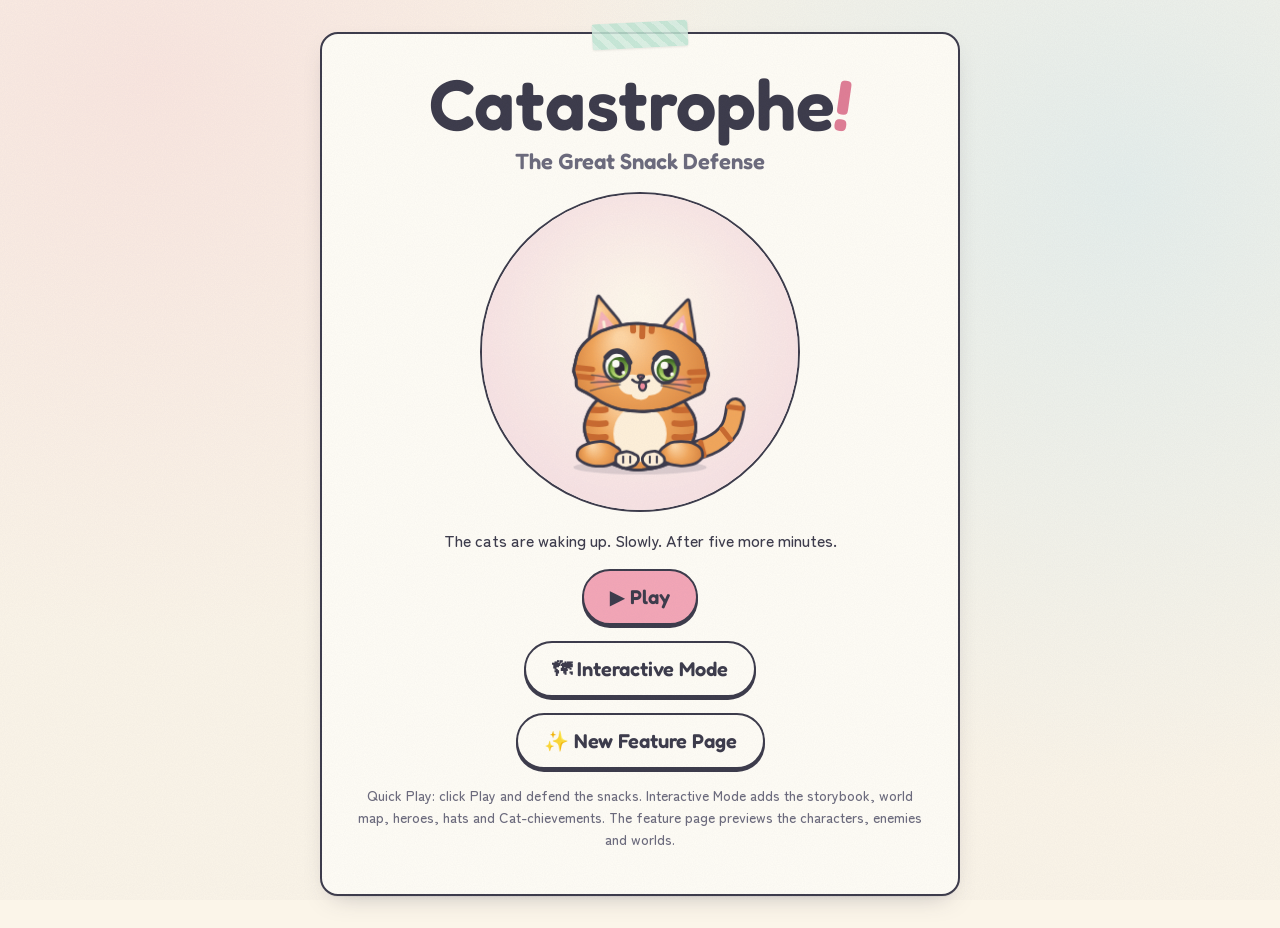
==== catastrophe/index.html @ bf812dd6 "Catastrophe: per-level cat limit + smart free-placement bot (--free) Co-authored-by: Copilot <223556" ====
<!doctype html>
<html lang="en">
  <head>
    <meta charset="utf-8" />
    <meta name="viewport" content="width=device-width, initial-scale=1, viewport-fit=cover" />
    <meta name="robots" content="noindex" />
    <meta name="theme-color" content="#F4A6B7" />
    <link rel="manifest" href="./manifest.webmanifest" />
    <link rel="apple-touch-icon" href="./icon-192.png" />
    <meta property="og:type" content="website" />
    <meta property="og:site_name" content="Catastrophe!" />
    <meta property="og:title" content="Catastrophe! The Great Snack Defense" />
    <meta property="og:description" content="A cozy, silly cat tower defense game. Seat your cats anywhere off the path and save the snacks." />
    <meta property="og:image" content="https://cat-tower-defense.com/catastrophe/og.jpg" />
    <meta property="og:image:width" content="1200" />
    <meta property="og:image:height" content="630" />
    <meta property="og:image:alt" content="Cats napping on cushions beside a dirt road in a sunny meadow, under the title Catastrophe!" />
    <meta property="og:url" content="https://cat-tower-defense.com/catastrophe/" />
    <meta name="twitter:card" content="summary_large_image" />
    <title>Catastrophe! · The Great Snack Defense</title>
    <!-- importmap:start (node tools/stamp.mjs) -->
    <script type="importmap">
      {
        "imports": {
          "./js/anim/rig.js": "./js/anim/rig.js?v=037d5e9f",
          "./js/art/bosses/bathzilla.js": "./js/art/bosses/bathzilla.js?v=bb338eae",
          "./js/art/bosses/cucumberto.js": "./js/art/bosses/cucumberto.js?v=6dabf44f",
          "./js/art/bosses/great-bowl.js": "./js/art/bosses/great-bowl.js?v=a48af593",
          "./js/art/bosses/sucktator.js": "./js/art/bosses/sucktator.js?v=530b9a18",
          "./js/art/brush.js": "./js/art/brush.js?v=4ebaba5b",
          "./js/art/cats/beans.js": "./js/art/cats/beans.js?v=f1f6fa96",
          "./js/art/cats/biscuit.js": "./js/art/cats/biscuit.js?v=a59a0185",
          "./js/art/cats/catrig.js": "./js/art/cats/catrig.js?v=5a534147",
          "./js/art/cats/chonkington.js": "./js/art/cats/chonkington.js?v=575e0857",
          "./js/art/cats/dr-nip.js": "./js/art/cats/dr-nip.js?v=c0e85271",
          "./js/art/cats/granny-purl.js": "./js/art/cats/granny-purl.js?v=7206671c",
          "./js/art/cats/mama-mittens.js": "./js/art/cats/mama-mittens.js?v=1caec605",
          "./js/art/cats/maneki-mochi.js": "./js/art/cats/maneki-mochi.js?v=a2a106fa",
          "./js/art/cats/noodle.js": "./js/art/cats/noodle.js?v=d08af66a",
          "./js/art/cats/pudding.js": "./js/art/cats/pudding.js?v=6fd0b121",
          "./js/art/cats/sriracha.js": "./js/art/cats/sriracha.js?v=d3338f46",
          "./js/art/cats/tofu.js": "./js/art/cats/tofu.js?v=fd062b20",
          "./js/art/cats/whiskerton.js": "./js/art/cats/whiskerton.js?v=d55df60e",
          "./js/art/enemies/carrier.js": "./js/art/enemies/carrier.js?v=f6802760",
          "./js/art/enemies/closed-door.js": "./js/art/enemies/closed-door.js?v=90334c37",
          "./js/art/enemies/cone-of-shame.js": "./js/art/enemies/cone-of-shame.js?v=f7236f5c",
          "./js/art/enemies/cucumber-cadet.js": "./js/art/enemies/cucumber-cadet.js?v=31d481bc",
          "./js/art/enemies/empty-bowl.js": "./js/art/enemies/empty-bowl.js?v=9ddd2049",
          "./js/art/enemies/enemyrig.js": "./js/art/enemies/enemyrig.js?v=0bb2ac98",
          "./js/art/enemies/fancy-bed.js": "./js/art/enemies/fancy-bed.js?v=9f3d5a4b",
          "./js/art/enemies/good-boy.js": "./js/art/enemies/good-boy.js?v=4e1d0644",
          "./js/art/enemies/hose-snek.js": "./js/art/enemies/hose-snek.js?v=899c4f23",
          "./js/art/enemies/lint-roller.js": "./js/art/enemies/lint-roller.js?v=0f551fa4",
          "./js/art/enemies/monday.js": "./js/art/enemies/monday.js?v=bd1d3929",
          "./js/art/enemies/overdue-bill.js": "./js/art/enemies/overdue-bill.js?v=05041627",
          "./js/art/enemies/party-pooper.js": "./js/art/enemies/party-pooper.js?v=aefec0df",
          "./js/art/enemies/rubber-duckie.js": "./js/art/enemies/rubber-duckie.js?v=da367888",
          "./js/art/enemies/sneaky-pickle.js": "./js/art/enemies/sneaky-pickle.js?v=adb75632",
          "./js/art/enemies/snip-snap.js": "./js/art/enemies/snip-snap.js?v=17e97b6e",
          "./js/art/enemies/spritz.js": "./js/art/enemies/spritz.js?v=d1a561ef",
          "./js/art/enemies/thunderclap.js": "./js/art/enemies/thunderclap.js?v=5907d244",
          "./js/art/enemies/tubby-mcsoak.js": "./js/art/enemies/tubby-mcsoak.js?v=b2354114",
          "./js/art/enemies/umbrella-uncles.js": "./js/art/enemies/umbrella-uncles.js?v=ba6ee14e",
          "./js/art/enemies/vroomba.js": "./js/art/enemies/vroomba.js?v=fd3795a2",
          "./js/art/fallbacks.js": "./js/art/fallbacks.js?v=e1525e4d",
          "./js/art/hats.js": "./js/art/hats.js?v=7219b161",
          "./js/art/heroes/big-tom.js": "./js/art/heroes/big-tom.js?v=0bf31e01",
          "./js/art/heroes/nebula.js": "./js/art/heroes/nebula.js?v=78c6b846",
          "./js/art/heroes/ronin-biscuit.js": "./js/art/heroes/ronin-biscuit.js?v=498057bb",
          "./js/art/palette.js": "./js/art/palette.js?v=109e15ff",
          "./js/art/props.js": "./js/art/props.js?v=8ebec9e4",
          "./js/art/registry.js": "./js/art/registry.js?v=25d873ea",
          "./js/art/rooms/bathhouse.js": "./js/art/rooms/bathhouse.js?v=490a60a1",
          "./js/art/rooms/common.js": "./js/art/rooms/common.js?v=dfa17e67",
          "./js/art/rooms/countryside.js": "./js/art/rooms/countryside.js?v=93c54ead",
          "./js/art/rooms/house.js": "./js/art/rooms/house.js?v=a349cfe6",
          "./js/art/rooms/sky.js": "./js/art/rooms/sky.js?v=7393d3f4",
          "./js/audio/meow.js": "./js/audio/meow.js?v=701ff25f",
          "./js/audio/sfx.js": "./js/audio/sfx.js?v=1f5bbb36",
          "./js/core/rng.js": "./js/core/rng.js?v=34235c33",
          "./js/core/spline.js": "./js/core/spline.js?v=91e4937b",
          "./js/data/achievements.js": "./js/data/achievements.js?v=70350546",
          "./js/data/cats.js": "./js/data/cats.js?v=ba8e2ef5",
          "./js/data/enemies.js": "./js/data/enemies.js?v=c4f01fcc",
          "./js/data/heroes.js": "./js/data/heroes.js?v=7d93604b",
          "./js/data/ids.js": "./js/data/ids.js?v=ad25f1b4",
          "./js/data/layout.js": "./js/data/layout.js?v=994942e3",
          "./js/data/levels.js": "./js/data/levels.js?v=f4ee5c4e",
          "./js/data/moods.js": "./js/data/moods.js?v=5a4bd96e",
          "./js/data/quips.js": "./js/data/quips.js?v=ddfb395e",
          "./js/data/waves.js": "./js/data/waves.js?v=a871e86f",
          "./js/gallery/concepts.js": "./js/gallery/concepts.js?v=0ae0b150",
          "./js/gallery/feedback.js": "./js/gallery/feedback.js?v=1f8d4e7a",
          "./js/gallery/gallery.js": "./js/gallery/gallery.js?v=e36c08c6",
          "./js/game/fx.js": "./js/game/fx.js?v=f7a4f7b0",
          "./js/game/game.js": "./js/game/game.js?v=761a3e58",
          "./js/game/icons.js": "./js/game/icons.js?v=ff564f7e",
          "./js/game/renderer.js": "./js/game/renderer.js?v=e6321df6",
          "./js/hub.js": "./js/hub.js?v=fc5b65bf",
          "./js/interactive/dom.js": "./js/interactive/dom.js?v=d17f8910",
          "./js/interactive/lore.js": "./js/interactive/lore.js?v=95636737",
          "./js/interactive/main.js": "./js/interactive/main.js?v=27c14252",
          "./js/interactive/rigs.js": "./js/interactive/rigs.js?v=fc95127f",
          "./js/interactive/routes/achievements.js": "./js/interactive/routes/achievements.js?v=bb940051",
          "./js/interactive/routes/briefing.js": "./js/interactive/routes/briefing.js?v=11bc185a",
          "./js/interactive/routes/catalog.js": "./js/interactive/routes/catalog.js?v=a8b516cf",
          "./js/interactive/routes/credits.js": "./js/interactive/routes/credits.js?v=51696d05",
          "./js/interactive/routes/hero.js": "./js/interactive/routes/hero.js?v=a4177c68",
          "./js/interactive/routes/map.js": "./js/interactive/routes/map.js?v=b909ccf7",
          "./js/interactive/routes/story.js": "./js/interactive/routes/story.js?v=2995ae6c",
          "./js/interactive/routes/wardrobe.js": "./js/interactive/routes/wardrobe.js?v=4f62658b",
          "./js/interactive/stage.js": "./js/interactive/stage.js?v=920d3f0d",
          "./js/interactive/store.js": "./js/interactive/store.js?v=bc7fcab7",
          "./js/interactive/story/props.js": "./js/interactive/story/props.js?v=32858a4a",
          "./js/interactive/story/script.js": "./js/interactive/story/script.js?v=592a0236",
          "./js/interactive/ui.js": "./js/interactive/ui.js?v=fadb3a1e",
          "./js/sim/autobot.js": "./js/sim/autobot.js?v=15a3c64c",
          "./js/sim/extras.js": "./js/sim/extras.js?v=0b76b671",
          "./js/sim/geometry.js": "./js/sim/geometry.js?v=26577878",
          "./js/sim/sim.js": "./js/sim/sim.js?v=2db40532",
          "./js/ui/bosskey.js": "./js/ui/bosskey.js?v=53f6f356",
          "./js/ui/coach.js": "./js/ui/coach.js?v=eb25fc5c",
          "./js/ui/debug.js": "./js/ui/debug.js?v=de301901",
          "./js/ui/hud.js": "./js/ui/hud.js?v=220792f0",
          "./js/ui/main.js": "./js/ui/main.js?v=e9846941",
          "./js/ui/save.js": "./js/ui/save.js?v=dfcab20f",
          "./js/ui/screens.js": "./js/ui/screens.js?v=2c99dc85",
          "./js/ui/settings.js": "./js/ui/settings.js?v=251329f8",
          "./js/ui/stats.js": "./js/ui/stats.js?v=48c05c32"
        }
      }
    </script>
    <!-- importmap:end -->
    <meta name="description" content="A cozy, silly cat tower defense game. Click Play and defend the snacks." />
    <link rel="icon" href="./favicon.svg" type="image/svg+xml" />
    <link rel="preconnect" href="https://fonts.googleapis.com" />
    <link rel="preconnect" href="https://fonts.gstatic.com" crossorigin />
    <link href="https://fonts.googleapis.com/css2?family=Fredoka:wght@400;600;700&family=Zen+Maru+Gothic:wght@500;700&display=swap" rel="stylesheet" />
    <link rel="stylesheet" href="./css/tokens.css?v=a5b698e6" />
    <link rel="stylesheet" href="./css/gallery.css?v=2e972c42" />
  </head>
  <body>
    <main class="hub">
      <article class="card hub-card">
        <span class="tape" aria-hidden="true"></span>
        <h1>Catastrophe<span class="bang">!</span></h1>
        <p class="subtitle">The Great Snack Defense</p>
        <canvas id="hub-cat" role="img" aria-label="Pudding the cat, blinking. Click him."></canvas>
        <p>The cats are waking up. Slowly. After five more minutes.</p>
        <p><a class="btn primary big" href="./play.html">▶ Play</a></p>
        <p><a class="btn big" href="./interactive.html">🗺 Interactive Mode</a></p>
        <p><a class="btn big" href="./gallery.html">✨ New Feature Page</a></p>
        <p class="note">Quick Play: click Play and defend the snacks. Interactive Mode adds the storybook, world map, heroes, hats and Cat-chievements. The feature page previews the characters, enemies and worlds.</p>
      </article>
    </main>
    <script type="module" src="./js/hub.js?v=fc5b65bf"></script>
  </body>
</html>
---- catastrophe/css/tokens.css ----
/* Design tokens — original palette for CATASTROPHE! (paper, ink, washi tape). */
:root {
  --paper: #fbf5e9;
  --paper-2: #f4ead6;
  --ink: #3b3a4a;
  --ink-soft: #6b6a7c;
  --pink: #f4a6b7;
  --pink-deep: #e07d95;
  --gold: #f2c14e;
  --mint: #bfe6d3;
  --peach: #ffd3b5;
  --lilac: #d9ccf2;
  --sky: #bfe3f2;
  --approve: #7cbf7a;
  --change: #f29e4c;

  --font-display: 'Fredoka', 'Arial Rounded MT Bold', ui-rounded, system-ui, sans-serif;
  --font-body: 'Zen Maru Gothic', ui-rounded, 'Segoe UI', system-ui, sans-serif;

  --r-sm: 10px;
  --r-md: 18px;
  --r-lg: 28px;
  --shadow: 0 1px 0 rgba(59, 58, 74, 0.06), 0 10px 26px -12px rgba(59, 58, 74, 0.35);
  --spring: cubic-bezier(0.34, 1.56, 0.64, 1);
}

*,
*::before,
*::after {
  box-sizing: border-box;
}

html {
  color-scheme: light;
}

body {
  margin: 0;
  background:
    radial-gradient(circle at 12% 8%, rgba(244, 166, 183, 0.18), transparent 40%),
    radial-gradient(circle at 88% 20%, rgba(191, 227, 242, 0.35), transparent 45%),
    var(--paper);
  color: var(--ink);
  font: 500 16px/1.55 var(--font-body);
  min-height: 100vh;
}

/* Paper grain overlay */
body::before {
  content: '';
  position: fixed;
  inset: 0;
  pointer-events: none;
  z-index: 100;
  opacity: 0.07;
  background-image: url("data:image/svg+xml,%3Csvg xmlns='http://www.w3.org/2000/svg' width='160' height='160'%3E%3Cfilter id='n'%3E%3CfeTurbulence type='fractalNoise' baseFrequency='.9' numOctaves='2' stitchTiles='stitch'/%3E%3CfeColorMatrix values='0 0 0 0 .23 0 0 0 0 .22 0 0 0 0 .29 0 0 0 .9 0'/%3E%3C/filter%3E%3Crect width='100%25' height='100%25' filter='url(%23n)'/%3E%3C/svg%3E");
}

h1,
h2,
h3,
h4 {
  font-family: var(--font-display);
  font-weight: 600;
  line-height: 1.15;
  margin: 0;
}

a {
  color: inherit;
}

:focus-visible {
  outline: 3px dashed var(--pink-deep);
  outline-offset: 3px;
}

.btn,
.chip,
.fb-btn {
  font: 600 15px/1 var(--font-display);
  color: var(--ink);
  background: #fffdf6;
  border: 2px solid var(--ink);
  border-radius: 999px;
  padding: 10px 16px;
  cursor: pointer;
  transition:
    transform 0.25s var(--spring),
    background-color 0.2s,
    box-shadow 0.2s;
  box-shadow: 0 3px 0 var(--ink);
  text-decoration: none;
  display: inline-flex;
  align-items: center;
  gap: 6px;
}
.btn:hover,
.chip:hover,
.fb-btn:hover {
  transform: translateY(-2px) rotate(-1deg);
}
.btn:active,
.chip:active,
.fb-btn:active {
  transform: translateY(2px) scale(0.95);
  box-shadow: 0 1px 0 var(--ink);
}
.btn.primary {
  background: var(--pink);
}
.btn.big {
  font-size: 20px;
  padding: 16px 26px;
}

.tape {
  position: absolute;
  top: -12px;
  left: 50%;
  width: 96px;
  height: 26px;
  transform: translateX(-50%) rotate(-3deg);
  background: repeating-linear-gradient(45deg, rgba(255, 255, 255, 0.35) 0 6px, transparent 6px 12px), var(--mint);
  opacity: 0.85;
  border-radius: 3px;
  box-shadow: 0 1px 2px rgba(0, 0, 0, 0.08);
}

@media (prefers-reduced-motion: reduce) {
  * {
    transition: none !important;
    animation: none !important;
  }
}
---- catastrophe/css/gallery.css ----
/* Design gallery + hub page layout. */
.top {
  position: sticky;
  top: 0;
  z-index: 50;
  display: flex;
  flex-wrap: wrap;
  align-items: center;
  gap: 12px 20px;
  padding: 12px clamp(14px, 3vw, 32px);
  background: color-mix(in srgb, var(--paper) 88%, transparent);
  backdrop-filter: blur(8px);
  border-bottom: 2px dashed rgba(59, 58, 74, 0.18);
}
.logo {
  font-size: clamp(22px, 3vw, 30px);
  letter-spacing: 0.5px;
}
.logo .bang {
  color: var(--pink-deep);
}
.logo small {
  display: block;
  font: 600 13px/1.2 var(--font-body);
  color: var(--ink-soft);
  letter-spacing: 0;
}
.tabs {
  display: flex;
  gap: 8px;
  margin-left: auto;
  flex-wrap: wrap;
}
.tab {
  font: 600 15px/1 var(--font-display);
  border: 2px solid var(--ink);
  background: #fffdf6;
  color: var(--ink);
  border-radius: 14px 14px 6px 6px;
  padding: 10px 14px;
  cursor: pointer;
  transition: transform 0.25s var(--spring);
}
.tab[aria-selected='true'] {
  background: var(--gold);
  transform: translateY(-2px) rotate(-1.5deg);
}

main {
  padding: 28px clamp(14px, 3vw, 32px) 120px;
  max-width: 1320px;
  margin: 0 auto;
}

.intro {
  max-width: 860px;
  margin: 0 auto 26px;
  text-align: center;
  color: var(--ink-soft);
}

.card {
  position: relative;
  background: #fffdf6;
  border: 2px solid var(--ink);
  border-radius: var(--r-md);
  padding: 22px 20px 18px;
  box-shadow: var(--shadow);
}
.card h3 small,
.card h2 small {
  font-family: var(--font-body);
  font-weight: 700;
  color: var(--ink-soft);
  font-size: 0.7em;
}

.lead {
  display: grid;
  gap: 26px;
  margin-bottom: 44px;
}
.card.style {
  background: linear-gradient(135deg, #fffdf6, #fdf0f3);
}
.card.style .tape {
  background: repeating-linear-gradient(45deg, rgba(255, 255, 255, 0.35) 0 6px, transparent 6px 12px), var(--pink);
}

.hero-grid {
  display: grid;
  grid-template-columns: minmax(0, 1.25fr) minmax(0, 1fr);
  gap: 26px;
}
@media (max-width: 900px) {
  .hero-grid {
    grid-template-columns: 1fr;
  }
}
.stage-big {
  width: 100%;
  aspect-ratio: 4 / 3;
  display: block;
  border-radius: var(--r-md);
  border: 2px solid var(--ink);
  cursor: pointer;
  touch-action: manipulation;
}
.hint {
  margin: 8px 0 14px;
  font-size: 14px;
  color: var(--ink-soft);
  text-align: center;
}
.sizes {
  display: flex;
  gap: 18px;
  justify-content: center;
  align-items: flex-end;
  flex-wrap: wrap;
}
.sizes figure {
  margin: 0;
  text-align: center;
  font-size: 13px;
  color: var(--ink-soft);
}
.stage-small {
  width: 96px;
  height: 96px;
  display: block;
  border-radius: 14px;
  border: 2px solid var(--ink);
}
.stage-mid {
  width: 170px;
  height: 170px;
  display: block;
  border-radius: 18px;
  border: 2px solid var(--ink);
}

.kicker {
  margin: 0 0 4px;
  font: 700 12px/1 var(--font-display);
  text-transform: uppercase;
  letter-spacing: 1.5px;
  color: var(--pink-deep);
}
.hero-info h2 {
  font-size: clamp(28px, 3.4vw, 40px);
}
.hero-info h4 {
  margin: 16px 0 8px;
  font-size: 15px;
}
.role {
  margin: 4px 0 8px;
  font-weight: 700;
}
.bio,
.look {
  margin: 6px 0;
}
.quip {
  font-style: italic;
  color: var(--ink-soft);
  margin: 6px 0 10px;
}
.bubble {
  position: relative;
  display: inline-block;
  margin: 10px 0 12px;
  padding: 10px 14px;
  background: var(--sky);
  border: 2px solid var(--ink);
  border-radius: 18px 18px 18px 4px;
  font-family: var(--font-display);
}
.row {
  display: flex;
  flex-wrap: wrap;
  gap: 10px;
}
.chips {
  display: flex;
  flex-wrap: wrap;
  gap: 8px;
}
.chip {
  font-size: 13px;
  padding: 7px 11px;
  box-shadow: 0 2px 0 var(--ink);
}
.chip[aria-pressed='true'] {
  background: var(--gold);
}

.swatches {
  display: flex;
  gap: 6px;
  margin: 14px 0 4px;
}
.swatches span {
  width: 26px;
  height: 26px;
  border-radius: 50%;
  border: 2px solid var(--ink);
}

.section {
  margin-top: 40px;
}
.section-title {
  font-size: clamp(22px, 2.6vw, 30px);
}
.section-sub {
  color: var(--ink-soft);
  margin: 6px 0 18px;
}
.grid {
  display: grid;
  grid-template-columns: repeat(auto-fill, minmax(260px, 1fr));
  gap: 26px 20px;
}
.concept:nth-child(3n + 2) {
  transform: rotate(0.6deg);
}
.concept:nth-child(3n) {
  transform: rotate(-0.5deg);
}
.concept:nth-child(4n + 1) .tape {
  background: repeating-linear-gradient(45deg, rgba(255, 255, 255, 0.35) 0 6px, transparent 6px 12px), var(--peach);
}
.concept:nth-child(4n + 3) .tape {
  background: repeating-linear-gradient(45deg, rgba(255, 255, 255, 0.35) 0 6px, transparent 6px 12px), var(--lilac);
}
.sketch {
  display: grid;
  place-items: center;
  height: 120px;
  margin-bottom: 12px;
  border: 2px dashed rgba(59, 58, 74, 0.3);
  border-radius: 14px;
  background: var(--paper-2);
  position: relative;
}
.sketch-icon {
  font-size: 52px;
  filter: saturate(0.85);
}
.sketch-label {
  position: absolute;
  bottom: 6px;
  right: 10px;
  font: 600 11px/1 var(--font-display);
  color: var(--ink-soft);
  text-transform: uppercase;
  letter-spacing: 1px;
}
.concept h3 {
  font-size: 20px;
}

.fb {
  margin-top: 12px;
  padding-top: 12px;
  border-top: 2px dashed rgba(59, 58, 74, 0.18);
}
.fb-row {
  display: flex;
  gap: 8px;
  margin-bottom: 8px;
}
.fb-btn {
  font-size: 13px;
  padding: 7px 12px;
  box-shadow: 0 2px 0 var(--ink);
}
.fb-btn.approve[aria-pressed='true'] {
  background: var(--approve);
}
.fb-btn.change[aria-pressed='true'] {
  background: var(--change);
}
.fb-notes {
  width: 100%;
  resize: vertical;
  font: 500 14px/1.4 var(--font-body);
  color: var(--ink);
  padding: 8px 10px;
  border: 2px solid rgba(59, 58, 74, 0.35);
  border-radius: var(--r-sm);
  background: #fffef9;
}
.card[data-status],
.fb[data-status='approve'] .fb-notes {
  border-color: var(--approve);
}
.fb[data-status='change'] .fb-notes {
  border-color: var(--change);
}

.fbbar {
  position: fixed;
  left: 50%;
  bottom: 14px;
  transform: translateX(-50%);
  z-index: 60;
  display: flex;
  align-items: center;
  gap: 12px;
  flex-wrap: wrap;
  justify-content: center;
  padding: 10px 14px;
  background: #fffdf6;
  border: 2px solid var(--ink);
  border-radius: 999px;
  box-shadow: var(--shadow);
  max-width: calc(100% - 24px);
}
.fbbar .count {
  font: 600 14px/1 var(--font-display);
}
.linkish {
  background: none;
  border: none;
  color: var(--ink-soft);
  text-decoration: underline;
  cursor: pointer;
  font: inherit;
  font-size: 13px;
}

.toast {
  position: fixed;
  left: 50%;
  bottom: 86px;
  transform: translate(-50%, 20px) rotate(-1deg);
  background: #fff6b8;
  border: 2px solid var(--ink);
  padding: 10px 16px;
  border-radius: 6px;
  box-shadow: var(--shadow);
  font-family: var(--font-display);
  opacity: 0;
  pointer-events: none;
  transition:
    opacity 0.2s,
    transform 0.35s var(--spring);
  z-index: 70;
}
.toast.show {
  opacity: 1;
  transform: translate(-50%, 0) rotate(-1deg);
}

dialog {
  border: 2px solid var(--ink);
  border-radius: var(--r-md);
  padding: 18px;
  width: min(640px, 92vw);
  background: #fffdf6;
  color: var(--ink);
}
dialog::backdrop {
  background: rgba(59, 58, 74, 0.35);
}
dialog textarea {
  width: 100%;
  height: 300px;
  font: 13px/1.4 ui-monospace, Consolas, monospace;
}

/* Hub page */
.hub {
  min-height: 100vh;
  display: grid;
  place-items: center;
  padding: 32px 16px;
  text-align: center;
}
.hub-card {
  max-width: 640px;
  padding: 34px 28px 30px;
}
.hub h1 {
  font-size: clamp(40px, 8vw, 72px);
  line-height: 1;
}
.hub h1 .bang {
  color: var(--pink-deep);
  display: inline-block;
  transform: rotate(8deg);
}
.hub .subtitle {
  font: 600 clamp(16px, 2.4vw, 22px) / 1.2 var(--font-display);
  color: var(--ink-soft);
  margin: 8px 0 18px;
}
.hub canvas {
  width: min(320px, 80vw);
  aspect-ratio: 1;
  display: block;
  margin: 0 auto 16px;
  border-radius: 50%;
  border: 2px solid var(--ink);
  cursor: pointer;
}
.hub .note {
  color: var(--ink-soft);
  font-size: 14px;
  margin-top: 16px;
}

/* ---- registry-driven gallery (D1�D3) ---- */
.toolbar { display: flex; flex-wrap: wrap; align-items: center; gap: 10px 14px; margin: 0 0 8px; }
.toolbar h4 { margin: 0; }
.grid.wide { grid-template-columns: repeat(auto-fill, minmax(min(100%, 560px), 1fr)); }
.stack { display: grid; gap: 34px; }
.char-grid { display: grid; grid-template-columns: minmax(0, 1fr) minmax(0, 1fr); gap: 18px; }
@media (max-width: 700px) { .char-grid { grid-template-columns: 1fr; } }
.char-canvas { width: 100%; aspect-ratio: 1 / 1; display: block; border-radius: var(--r-md); border: 2px solid var(--ink); cursor: pointer; touch-action: manipulation; }
.card.enemy .char-canvas { aspect-ratio: 5 / 4; }
.char-stage .sizes { margin-top: 10px; justify-content: flex-start; }
.char-info h3 { font-size: 22px; }
.char-info h4 { margin: 12px 0 6px; font-size: 14px; }
.pending { position: absolute; top: 12px; right: 14px; z-index: 2; font: 600 12px/1 var(--font-display); background: #fff6b8; border: 2px solid var(--ink); border-radius: 999px; padding: 5px 9px; }
.room-canvas { width: 100%; aspect-ratio: 16 / 9; display: block; border-radius: var(--r-md); border: 2px solid var(--ink); }
.room-controls { display: grid; grid-template-columns: 2fr 2fr 1fr; gap: 14px; margin: 14px 0 6px; align-items: start; }
.room-controls h4 { margin: 0 0 6px; font-size: 14px; }
@media (max-width: 900px) { .room-controls { grid-template-columns: 1fr; } }
.light input { width: 100%; accent-color: var(--pink-deep); }
.room-info { display: grid; grid-template-columns: 1fr 1fr; gap: 0 22px; }
.room-info .fb { grid-column: 1 / -1; }
@media (max-width: 700px) { .room-info { grid-template-columns: 1fr; } }
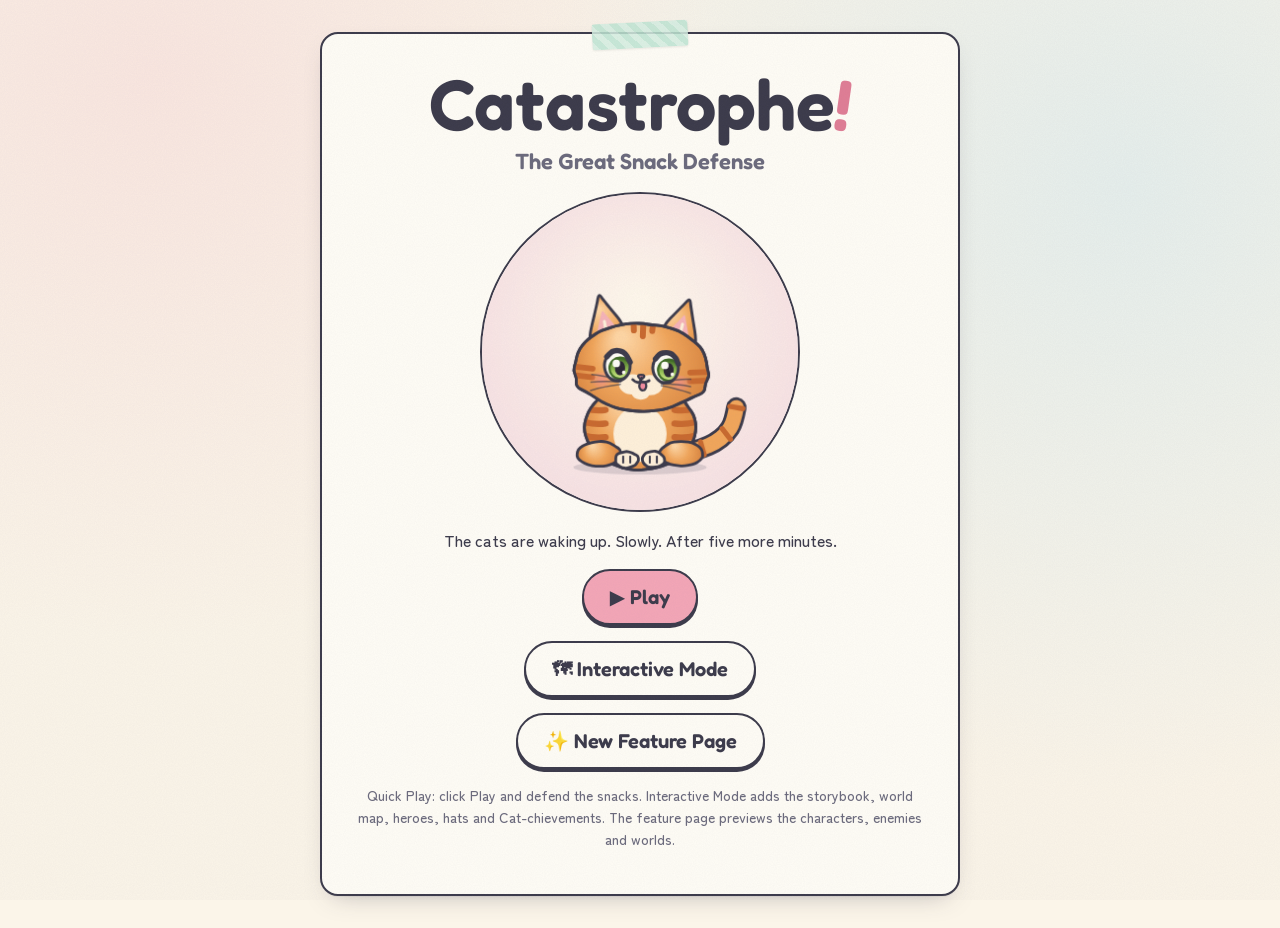
==== commit 67749dc4: "Catastrophe: If-I-Fits achievement = reach the cat limit; tutorial step 5 clears the wave banner Co-" ====
--- a/catastrophe/index.html
+++ b/catastrophe/index.html
@@ -79,7 +79,7 @@
           "./js/audio/sfx.js": "./js/audio/sfx.js?v=1f5bbb36",
           "./js/core/rng.js": "./js/core/rng.js?v=34235c33",
           "./js/core/spline.js": "./js/core/spline.js?v=91e4937b",
-          "./js/data/achievements.js": "./js/data/achievements.js?v=70350546",
+          "./js/data/achievements.js": "./js/data/achievements.js?v=f2930454",
           "./js/data/cats.js": "./js/data/cats.js?v=ba8e2ef5",
           "./js/data/enemies.js": "./js/data/enemies.js?v=c4f01fcc",
           "./js/data/heroes.js": "./js/data/heroes.js?v=7d93604b",
@@ -119,14 +119,14 @@
           "./js/sim/geometry.js": "./js/sim/geometry.js?v=26577878",
           "./js/sim/sim.js": "./js/sim/sim.js?v=2db40532",
           "./js/ui/bosskey.js": "./js/ui/bosskey.js?v=53f6f356",
-          "./js/ui/coach.js": "./js/ui/coach.js?v=eb25fc5c",
+          "./js/ui/coach.js": "./js/ui/coach.js?v=60638c92",
           "./js/ui/debug.js": "./js/ui/debug.js?v=de301901",
           "./js/ui/hud.js": "./js/ui/hud.js?v=220792f0",
           "./js/ui/main.js": "./js/ui/main.js?v=e9846941",
           "./js/ui/save.js": "./js/ui/save.js?v=dfcab20f",
           "./js/ui/screens.js": "./js/ui/screens.js?v=2c99dc85",
           "./js/ui/settings.js": "./js/ui/settings.js?v=251329f8",
-          "./js/ui/stats.js": "./js/ui/stats.js?v=48c05c32"
+          "./js/ui/stats.js": "./js/ui/stats.js?v=b11e42e6"
         }
       }
     </script>
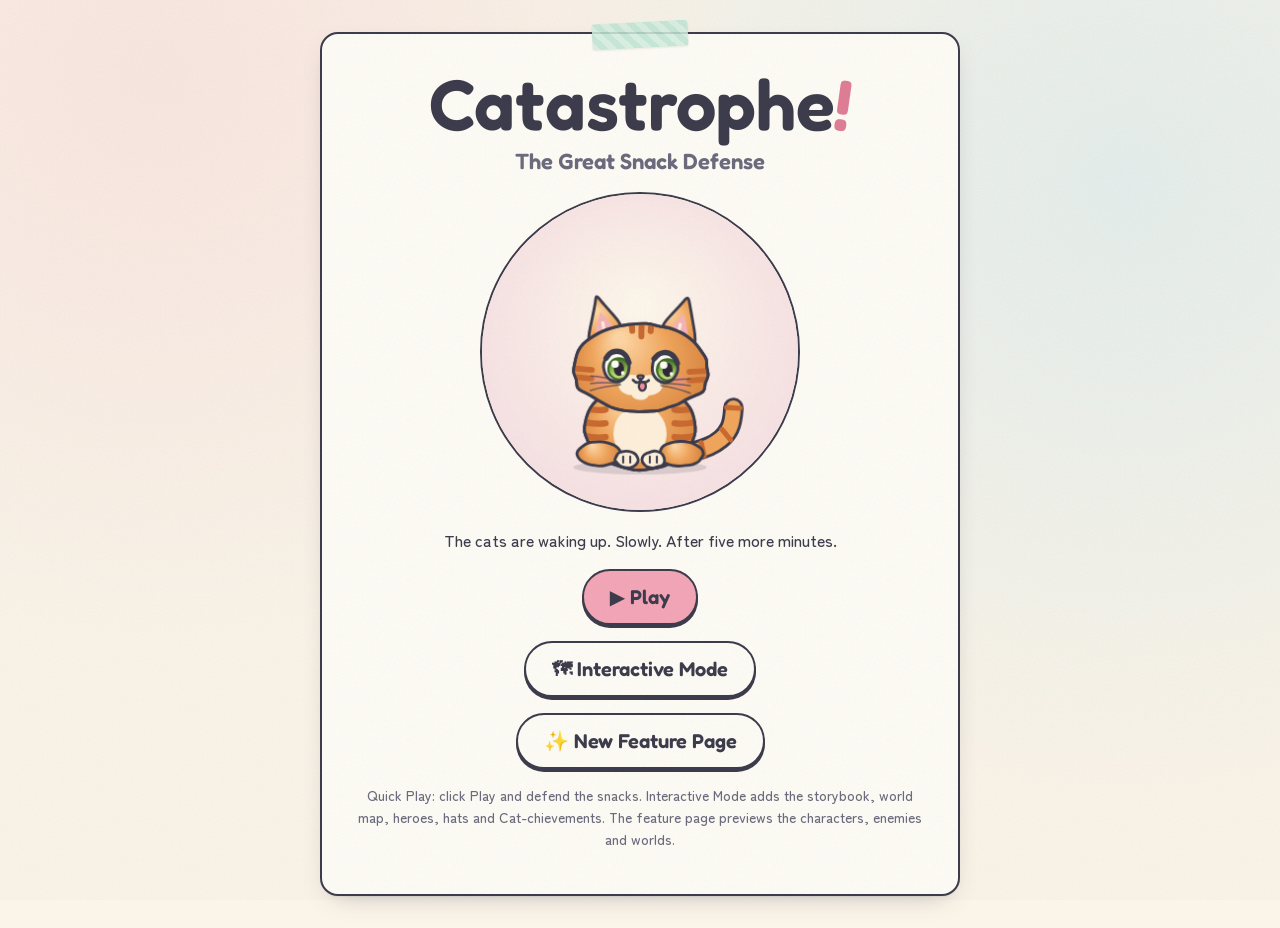
==== commit 902a0f6d: "Catastrophe: gallery toggle label for suggested spots Co-authored-by: Copilot <223556219+Copilot@use" ====
--- a/catastrophe/index.html
+++ b/catastrophe/index.html
@@ -91,7 +91,7 @@
           "./js/data/waves.js": "./js/data/waves.js?v=a871e86f",
           "./js/gallery/concepts.js": "./js/gallery/concepts.js?v=0ae0b150",
           "./js/gallery/feedback.js": "./js/gallery/feedback.js?v=1f8d4e7a",
-          "./js/gallery/gallery.js": "./js/gallery/gallery.js?v=e36c08c6",
+          "./js/gallery/gallery.js": "./js/gallery/gallery.js?v=d3e06d48",
           "./js/game/fx.js": "./js/game/fx.js?v=f7a4f7b0",
           "./js/game/game.js": "./js/game/game.js?v=761a3e58",
           "./js/game/icons.js": "./js/game/icons.js?v=ff564f7e",
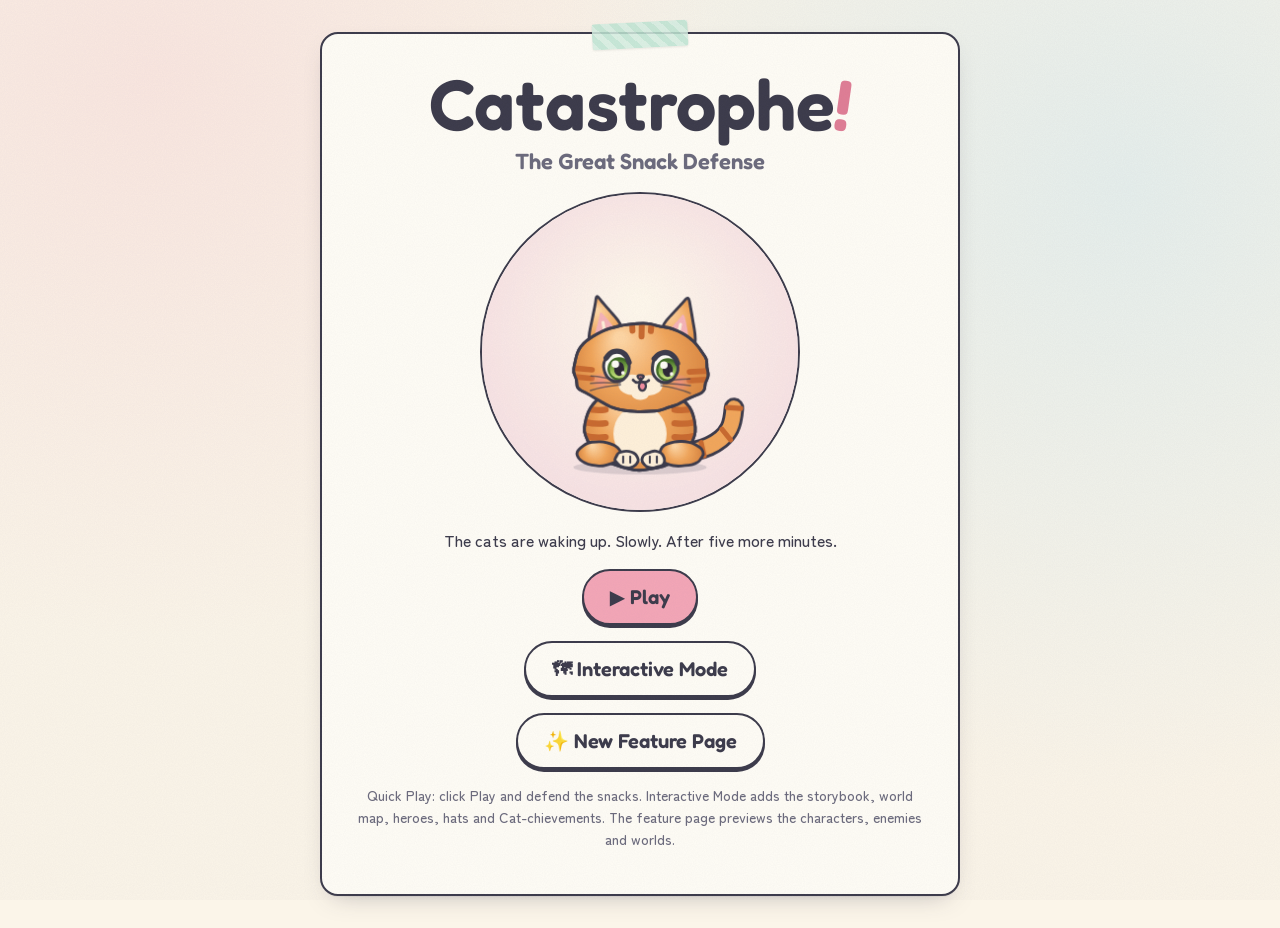
==== commit 9d4df06e: "Catastrophe: check-only CI, indexable player pages, line-ending-safe stamps Co-authored-by: Copilot " ====
--- a/catastrophe/index.html
+++ b/catastrophe/index.html
@@ -3,7 +3,7 @@
   <head>
     <meta charset="utf-8" />
     <meta name="viewport" content="width=device-width, initial-scale=1, viewport-fit=cover" />
-    <meta name="robots" content="noindex" />
+    <link rel="canonical" href="https://cat-tower-defense.com/catastrophe/" />
     <meta name="theme-color" content="#F4A6B7" />
     <link rel="manifest" href="./manifest.webmanifest" />
     <link rel="apple-touch-icon" href="./icon-192.png" />
@@ -22,122 +22,122 @@
     <script type="importmap">
       {
         "imports": {
-          "./js/anim/rig.js": "./js/anim/rig.js?v=037d5e9f",
-          "./js/art/bosses/bathzilla.js": "./js/art/bosses/bathzilla.js?v=bb338eae",
-          "./js/art/bosses/cucumberto.js": "./js/art/bosses/cucumberto.js?v=6dabf44f",
-          "./js/art/bosses/great-bowl.js": "./js/art/bosses/great-bowl.js?v=a48af593",
-          "./js/art/bosses/sucktator.js": "./js/art/bosses/sucktator.js?v=530b9a18",
-          "./js/art/brush.js": "./js/art/brush.js?v=4ebaba5b",
-          "./js/art/cats/beans.js": "./js/art/cats/beans.js?v=f1f6fa96",
-          "./js/art/cats/biscuit.js": "./js/art/cats/biscuit.js?v=a59a0185",
-          "./js/art/cats/catrig.js": "./js/art/cats/catrig.js?v=5a534147",
-          "./js/art/cats/chonkington.js": "./js/art/cats/chonkington.js?v=575e0857",
-          "./js/art/cats/dr-nip.js": "./js/art/cats/dr-nip.js?v=c0e85271",
-          "./js/art/cats/granny-purl.js": "./js/art/cats/granny-purl.js?v=7206671c",
-          "./js/art/cats/mama-mittens.js": "./js/art/cats/mama-mittens.js?v=1caec605",
-          "./js/art/cats/maneki-mochi.js": "./js/art/cats/maneki-mochi.js?v=a2a106fa",
-          "./js/art/cats/noodle.js": "./js/art/cats/noodle.js?v=d08af66a",
-          "./js/art/cats/pudding.js": "./js/art/cats/pudding.js?v=6fd0b121",
-          "./js/art/cats/sriracha.js": "./js/art/cats/sriracha.js?v=d3338f46",
-          "./js/art/cats/tofu.js": "./js/art/cats/tofu.js?v=fd062b20",
-          "./js/art/cats/whiskerton.js": "./js/art/cats/whiskerton.js?v=d55df60e",
-          "./js/art/enemies/carrier.js": "./js/art/enemies/carrier.js?v=f6802760",
-          "./js/art/enemies/closed-door.js": "./js/art/enemies/closed-door.js?v=90334c37",
-          "./js/art/enemies/cone-of-shame.js": "./js/art/enemies/cone-of-shame.js?v=f7236f5c",
-          "./js/art/enemies/cucumber-cadet.js": "./js/art/enemies/cucumber-cadet.js?v=31d481bc",
-          "./js/art/enemies/empty-bowl.js": "./js/art/enemies/empty-bowl.js?v=9ddd2049",
-          "./js/art/enemies/enemyrig.js": "./js/art/enemies/enemyrig.js?v=0bb2ac98",
-          "./js/art/enemies/fancy-bed.js": "./js/art/enemies/fancy-bed.js?v=9f3d5a4b",
-          "./js/art/enemies/good-boy.js": "./js/art/enemies/good-boy.js?v=4e1d0644",
-          "./js/art/enemies/hose-snek.js": "./js/art/enemies/hose-snek.js?v=899c4f23",
-          "./js/art/enemies/lint-roller.js": "./js/art/enemies/lint-roller.js?v=0f551fa4",
-          "./js/art/enemies/monday.js": "./js/art/enemies/monday.js?v=bd1d3929",
-          "./js/art/enemies/overdue-bill.js": "./js/art/enemies/overdue-bill.js?v=05041627",
-          "./js/art/enemies/party-pooper.js": "./js/art/enemies/party-pooper.js?v=aefec0df",
-          "./js/art/enemies/rubber-duckie.js": "./js/art/enemies/rubber-duckie.js?v=da367888",
-          "./js/art/enemies/sneaky-pickle.js": "./js/art/enemies/sneaky-pickle.js?v=adb75632",
-          "./js/art/enemies/snip-snap.js": "./js/art/enemies/snip-snap.js?v=17e97b6e",
-          "./js/art/enemies/spritz.js": "./js/art/enemies/spritz.js?v=d1a561ef",
-          "./js/art/enemies/thunderclap.js": "./js/art/enemies/thunderclap.js?v=5907d244",
-          "./js/art/enemies/tubby-mcsoak.js": "./js/art/enemies/tubby-mcsoak.js?v=b2354114",
-          "./js/art/enemies/umbrella-uncles.js": "./js/art/enemies/umbrella-uncles.js?v=ba6ee14e",
-          "./js/art/enemies/vroomba.js": "./js/art/enemies/vroomba.js?v=fd3795a2",
-          "./js/art/fallbacks.js": "./js/art/fallbacks.js?v=e1525e4d",
-          "./js/art/hats.js": "./js/art/hats.js?v=7219b161",
-          "./js/art/heroes/big-tom.js": "./js/art/heroes/big-tom.js?v=0bf31e01",
-          "./js/art/heroes/nebula.js": "./js/art/heroes/nebula.js?v=78c6b846",
-          "./js/art/heroes/ronin-biscuit.js": "./js/art/heroes/ronin-biscuit.js?v=498057bb",
-          "./js/art/palette.js": "./js/art/palette.js?v=109e15ff",
-          "./js/art/props.js": "./js/art/props.js?v=8ebec9e4",
-          "./js/art/registry.js": "./js/art/registry.js?v=25d873ea",
-          "./js/art/rooms/bathhouse.js": "./js/art/rooms/bathhouse.js?v=490a60a1",
-          "./js/art/rooms/common.js": "./js/art/rooms/common.js?v=dfa17e67",
+          "./js/anim/rig.js": "./js/anim/rig.js?v=c1ebe404",
+          "./js/art/bosses/bathzilla.js": "./js/art/bosses/bathzilla.js?v=0167a7e1",
+          "./js/art/bosses/cucumberto.js": "./js/art/bosses/cucumberto.js?v=8d6c4e54",
+          "./js/art/bosses/great-bowl.js": "./js/art/bosses/great-bowl.js?v=c6d09cd1",
+          "./js/art/bosses/sucktator.js": "./js/art/bosses/sucktator.js?v=f96ed338",
+          "./js/art/brush.js": "./js/art/brush.js?v=371c1329",
+          "./js/art/cats/beans.js": "./js/art/cats/beans.js?v=efb02b81",
+          "./js/art/cats/biscuit.js": "./js/art/cats/biscuit.js?v=f7026a58",
+          "./js/art/cats/catrig.js": "./js/art/cats/catrig.js?v=2070b1ec",
+          "./js/art/cats/chonkington.js": "./js/art/cats/chonkington.js?v=05119026",
+          "./js/art/cats/dr-nip.js": "./js/art/cats/dr-nip.js?v=3187410d",
+          "./js/art/cats/granny-purl.js": "./js/art/cats/granny-purl.js?v=9f036f55",
+          "./js/art/cats/mama-mittens.js": "./js/art/cats/mama-mittens.js?v=c2ce5095",
+          "./js/art/cats/maneki-mochi.js": "./js/art/cats/maneki-mochi.js?v=7d89e584",
+          "./js/art/cats/noodle.js": "./js/art/cats/noodle.js?v=4a6442cc",
+          "./js/art/cats/pudding.js": "./js/art/cats/pudding.js?v=e57e16fd",
+          "./js/art/cats/sriracha.js": "./js/art/cats/sriracha.js?v=16d6d354",
+          "./js/art/cats/tofu.js": "./js/art/cats/tofu.js?v=7614a392",
+          "./js/art/cats/whiskerton.js": "./js/art/cats/whiskerton.js?v=1f175f9b",
+          "./js/art/enemies/carrier.js": "./js/art/enemies/carrier.js?v=3dc3376b",
+          "./js/art/enemies/closed-door.js": "./js/art/enemies/closed-door.js?v=420d953c",
+          "./js/art/enemies/cone-of-shame.js": "./js/art/enemies/cone-of-shame.js?v=a0cee76e",
+          "./js/art/enemies/cucumber-cadet.js": "./js/art/enemies/cucumber-cadet.js?v=786db1a2",
+          "./js/art/enemies/empty-bowl.js": "./js/art/enemies/empty-bowl.js?v=ab5794b5",
+          "./js/art/enemies/enemyrig.js": "./js/art/enemies/enemyrig.js?v=c228464a",
+          "./js/art/enemies/fancy-bed.js": "./js/art/enemies/fancy-bed.js?v=7890dc43",
+          "./js/art/enemies/good-boy.js": "./js/art/enemies/good-boy.js?v=9d4fd395",
+          "./js/art/enemies/hose-snek.js": "./js/art/enemies/hose-snek.js?v=d1cb00c9",
+          "./js/art/enemies/lint-roller.js": "./js/art/enemies/lint-roller.js?v=704e9889",
+          "./js/art/enemies/monday.js": "./js/art/enemies/monday.js?v=a59d9b59",
+          "./js/art/enemies/overdue-bill.js": "./js/art/enemies/overdue-bill.js?v=67e6dea0",
+          "./js/art/enemies/party-pooper.js": "./js/art/enemies/party-pooper.js?v=435f06eb",
+          "./js/art/enemies/rubber-duckie.js": "./js/art/enemies/rubber-duckie.js?v=a2dd0972",
+          "./js/art/enemies/sneaky-pickle.js": "./js/art/enemies/sneaky-pickle.js?v=37ee3583",
+          "./js/art/enemies/snip-snap.js": "./js/art/enemies/snip-snap.js?v=46dcf02b",
+          "./js/art/enemies/spritz.js": "./js/art/enemies/spritz.js?v=7b2681dd",
+          "./js/art/enemies/thunderclap.js": "./js/art/enemies/thunderclap.js?v=8a1df710",
+          "./js/art/enemies/tubby-mcsoak.js": "./js/art/enemies/tubby-mcsoak.js?v=33647f31",
+          "./js/art/enemies/umbrella-uncles.js": "./js/art/enemies/umbrella-uncles.js?v=7bdf1651",
+          "./js/art/enemies/vroomba.js": "./js/art/enemies/vroomba.js?v=16c8058f",
+          "./js/art/fallbacks.js": "./js/art/fallbacks.js?v=505fdc4e",
+          "./js/art/hats.js": "./js/art/hats.js?v=c36f38af",
+          "./js/art/heroes/big-tom.js": "./js/art/heroes/big-tom.js?v=8d4663ea",
+          "./js/art/heroes/nebula.js": "./js/art/heroes/nebula.js?v=44ee66b6",
+          "./js/art/heroes/ronin-biscuit.js": "./js/art/heroes/ronin-biscuit.js?v=72baae58",
+          "./js/art/palette.js": "./js/art/palette.js?v=6d514679",
+          "./js/art/props.js": "./js/art/props.js?v=23ecbd77",
+          "./js/art/registry.js": "./js/art/registry.js?v=2ebc0075",
+          "./js/art/rooms/bathhouse.js": "./js/art/rooms/bathhouse.js?v=c38c1013",
+          "./js/art/rooms/common.js": "./js/art/rooms/common.js?v=24ae5a71",
           "./js/art/rooms/countryside.js": "./js/art/rooms/countryside.js?v=93c54ead",
           "./js/art/rooms/house.js": "./js/art/rooms/house.js?v=a349cfe6",
-          "./js/art/rooms/sky.js": "./js/art/rooms/sky.js?v=7393d3f4",
-          "./js/audio/meow.js": "./js/audio/meow.js?v=701ff25f",
-          "./js/audio/sfx.js": "./js/audio/sfx.js?v=1f5bbb36",
-          "./js/core/rng.js": "./js/core/rng.js?v=34235c33",
-          "./js/core/spline.js": "./js/core/spline.js?v=91e4937b",
-          "./js/data/achievements.js": "./js/data/achievements.js?v=f2930454",
-          "./js/data/cats.js": "./js/data/cats.js?v=ba8e2ef5",
-          "./js/data/enemies.js": "./js/data/enemies.js?v=c4f01fcc",
-          "./js/data/heroes.js": "./js/data/heroes.js?v=7d93604b",
-          "./js/data/ids.js": "./js/data/ids.js?v=ad25f1b4",
-          "./js/data/layout.js": "./js/data/layout.js?v=994942e3",
-          "./js/data/levels.js": "./js/data/levels.js?v=f4ee5c4e",
-          "./js/data/moods.js": "./js/data/moods.js?v=5a4bd96e",
-          "./js/data/quips.js": "./js/data/quips.js?v=ddfb395e",
-          "./js/data/waves.js": "./js/data/waves.js?v=a871e86f",
-          "./js/gallery/concepts.js": "./js/gallery/concepts.js?v=0ae0b150",
-          "./js/gallery/feedback.js": "./js/gallery/feedback.js?v=1f8d4e7a",
-          "./js/gallery/gallery.js": "./js/gallery/gallery.js?v=d3e06d48",
-          "./js/game/fx.js": "./js/game/fx.js?v=f7a4f7b0",
-          "./js/game/game.js": "./js/game/game.js?v=761a3e58",
-          "./js/game/icons.js": "./js/game/icons.js?v=ff564f7e",
-          "./js/game/renderer.js": "./js/game/renderer.js?v=e6321df6",
-          "./js/hub.js": "./js/hub.js?v=fc5b65bf",
-          "./js/interactive/dom.js": "./js/interactive/dom.js?v=d17f8910",
-          "./js/interactive/lore.js": "./js/interactive/lore.js?v=95636737",
-          "./js/interactive/main.js": "./js/interactive/main.js?v=27c14252",
-          "./js/interactive/rigs.js": "./js/interactive/rigs.js?v=fc95127f",
-          "./js/interactive/routes/achievements.js": "./js/interactive/routes/achievements.js?v=bb940051",
-          "./js/interactive/routes/briefing.js": "./js/interactive/routes/briefing.js?v=11bc185a",
-          "./js/interactive/routes/catalog.js": "./js/interactive/routes/catalog.js?v=a8b516cf",
-          "./js/interactive/routes/credits.js": "./js/interactive/routes/credits.js?v=51696d05",
-          "./js/interactive/routes/hero.js": "./js/interactive/routes/hero.js?v=a4177c68",
-          "./js/interactive/routes/map.js": "./js/interactive/routes/map.js?v=b909ccf7",
-          "./js/interactive/routes/story.js": "./js/interactive/routes/story.js?v=2995ae6c",
-          "./js/interactive/routes/wardrobe.js": "./js/interactive/routes/wardrobe.js?v=4f62658b",
-          "./js/interactive/stage.js": "./js/interactive/stage.js?v=920d3f0d",
-          "./js/interactive/store.js": "./js/interactive/store.js?v=bc7fcab7",
-          "./js/interactive/story/props.js": "./js/interactive/story/props.js?v=32858a4a",
-          "./js/interactive/story/script.js": "./js/interactive/story/script.js?v=592a0236",
-          "./js/interactive/ui.js": "./js/interactive/ui.js?v=fadb3a1e",
+          "./js/art/rooms/sky.js": "./js/art/rooms/sky.js?v=87c6a0f1",
+          "./js/audio/meow.js": "./js/audio/meow.js?v=7948fdbf",
+          "./js/audio/sfx.js": "./js/audio/sfx.js?v=1511f6ae",
+          "./js/core/rng.js": "./js/core/rng.js?v=37cf8431",
+          "./js/core/spline.js": "./js/core/spline.js?v=f42ce0b0",
+          "./js/data/achievements.js": "./js/data/achievements.js?v=bc01ad47",
+          "./js/data/cats.js": "./js/data/cats.js?v=0ccd7ea1",
+          "./js/data/enemies.js": "./js/data/enemies.js?v=066c2bf2",
+          "./js/data/heroes.js": "./js/data/heroes.js?v=6069a8fc",
+          "./js/data/ids.js": "./js/data/ids.js?v=98d0dcd1",
+          "./js/data/layout.js": "./js/data/layout.js?v=b7715d3c",
+          "./js/data/levels.js": "./js/data/levels.js?v=9a13611b",
+          "./js/data/moods.js": "./js/data/moods.js?v=f57fe83a",
+          "./js/data/quips.js": "./js/data/quips.js?v=f6e8ea72",
+          "./js/data/waves.js": "./js/data/waves.js?v=2317b185",
+          "./js/gallery/concepts.js": "./js/gallery/concepts.js?v=8157011a",
+          "./js/gallery/feedback.js": "./js/gallery/feedback.js?v=46498dff",
+          "./js/gallery/gallery.js": "./js/gallery/gallery.js?v=6a6927f9",
+          "./js/game/fx.js": "./js/game/fx.js?v=f15c78a5",
+          "./js/game/game.js": "./js/game/game.js?v=6d66b9e3",
+          "./js/game/icons.js": "./js/game/icons.js?v=077e2c99",
+          "./js/game/renderer.js": "./js/game/renderer.js?v=458d3762",
+          "./js/hub.js": "./js/hub.js?v=eeb0afb9",
+          "./js/interactive/dom.js": "./js/interactive/dom.js?v=48287bdf",
+          "./js/interactive/lore.js": "./js/interactive/lore.js?v=21ebdc42",
+          "./js/interactive/main.js": "./js/interactive/main.js?v=9a97ed30",
+          "./js/interactive/rigs.js": "./js/interactive/rigs.js?v=8f6e6408",
+          "./js/interactive/routes/achievements.js": "./js/interactive/routes/achievements.js?v=5e67eacf",
+          "./js/interactive/routes/briefing.js": "./js/interactive/routes/briefing.js?v=4757ecae",
+          "./js/interactive/routes/catalog.js": "./js/interactive/routes/catalog.js?v=a3f379d9",
+          "./js/interactive/routes/credits.js": "./js/interactive/routes/credits.js?v=8621fd33",
+          "./js/interactive/routes/hero.js": "./js/interactive/routes/hero.js?v=18d79039",
+          "./js/interactive/routes/map.js": "./js/interactive/routes/map.js?v=54ca7ea5",
+          "./js/interactive/routes/story.js": "./js/interactive/routes/story.js?v=4c185c4b",
+          "./js/interactive/routes/wardrobe.js": "./js/interactive/routes/wardrobe.js?v=51acf696",
+          "./js/interactive/stage.js": "./js/interactive/stage.js?v=44d8a734",
+          "./js/interactive/store.js": "./js/interactive/store.js?v=ef363824",
+          "./js/interactive/story/props.js": "./js/interactive/story/props.js?v=b7073d8f",
+          "./js/interactive/story/script.js": "./js/interactive/story/script.js?v=fa328d3a",
+          "./js/interactive/ui.js": "./js/interactive/ui.js?v=82822e8f",
           "./js/sim/autobot.js": "./js/sim/autobot.js?v=15a3c64c",
-          "./js/sim/extras.js": "./js/sim/extras.js?v=0b76b671",
-          "./js/sim/geometry.js": "./js/sim/geometry.js?v=26577878",
-          "./js/sim/sim.js": "./js/sim/sim.js?v=2db40532",
-          "./js/ui/bosskey.js": "./js/ui/bosskey.js?v=53f6f356",
-          "./js/ui/coach.js": "./js/ui/coach.js?v=60638c92",
-          "./js/ui/debug.js": "./js/ui/debug.js?v=de301901",
-          "./js/ui/hud.js": "./js/ui/hud.js?v=220792f0",
-          "./js/ui/main.js": "./js/ui/main.js?v=e9846941",
-          "./js/ui/save.js": "./js/ui/save.js?v=dfcab20f",
-          "./js/ui/screens.js": "./js/ui/screens.js?v=2c99dc85",
-          "./js/ui/settings.js": "./js/ui/settings.js?v=251329f8",
-          "./js/ui/stats.js": "./js/ui/stats.js?v=b11e42e6"
+          "./js/sim/extras.js": "./js/sim/extras.js?v=3c4979ba",
+          "./js/sim/geometry.js": "./js/sim/geometry.js?v=1a0db068",
+          "./js/sim/sim.js": "./js/sim/sim.js?v=72ed3f52",
+          "./js/ui/bosskey.js": "./js/ui/bosskey.js?v=4d2d67c4",
+          "./js/ui/coach.js": "./js/ui/coach.js?v=7f67f609",
+          "./js/ui/debug.js": "./js/ui/debug.js?v=5d2e836a",
+          "./js/ui/hud.js": "./js/ui/hud.js?v=f9717c3b",
+          "./js/ui/main.js": "./js/ui/main.js?v=5f1e7148",
+          "./js/ui/save.js": "./js/ui/save.js?v=a4759be2",
+          "./js/ui/screens.js": "./js/ui/screens.js?v=a91bd44e",
+          "./js/ui/settings.js": "./js/ui/settings.js?v=6e0e1163",
+          "./js/ui/stats.js": "./js/ui/stats.js?v=bc2de487"
         }
       }
     </script>
     <!-- importmap:end -->
-    <meta name="description" content="A cozy, silly cat tower defense game. Click Play and defend the snacks." />
+    <meta name="description" content="A cozy, silly cat tower defense game. Seat your cats anywhere off the path, upgrade them, and save the snacks. Free, in your browser." />
     <link rel="icon" href="./favicon.svg" type="image/svg+xml" />
     <link rel="preconnect" href="https://fonts.googleapis.com" />
     <link rel="preconnect" href="https://fonts.gstatic.com" crossorigin />
     <link href="https://fonts.googleapis.com/css2?family=Fredoka:wght@400;600;700&family=Zen+Maru+Gothic:wght@500;700&display=swap" rel="stylesheet" />
-    <link rel="stylesheet" href="./css/tokens.css?v=a5b698e6" />
-    <link rel="stylesheet" href="./css/gallery.css?v=2e972c42" />
+    <link rel="stylesheet" href="./css/tokens.css?v=0be81d8d" />
+    <link rel="stylesheet" href="./css/gallery.css?v=950b4033" />
   </head>
   <body>
     <main class="hub">
@@ -153,6 +153,6 @@
         <p class="note">Quick Play: click Play and defend the snacks. Interactive Mode adds the storybook, world map, heroes, hats and Cat-chievements. The feature page previews the characters, enemies and worlds.</p>
       </article>
     </main>
-    <script type="module" src="./js/hub.js?v=fc5b65bf"></script>
+    <script type="module" src="./js/hub.js?v=eeb0afb9"></script>
   </body>
 </html>
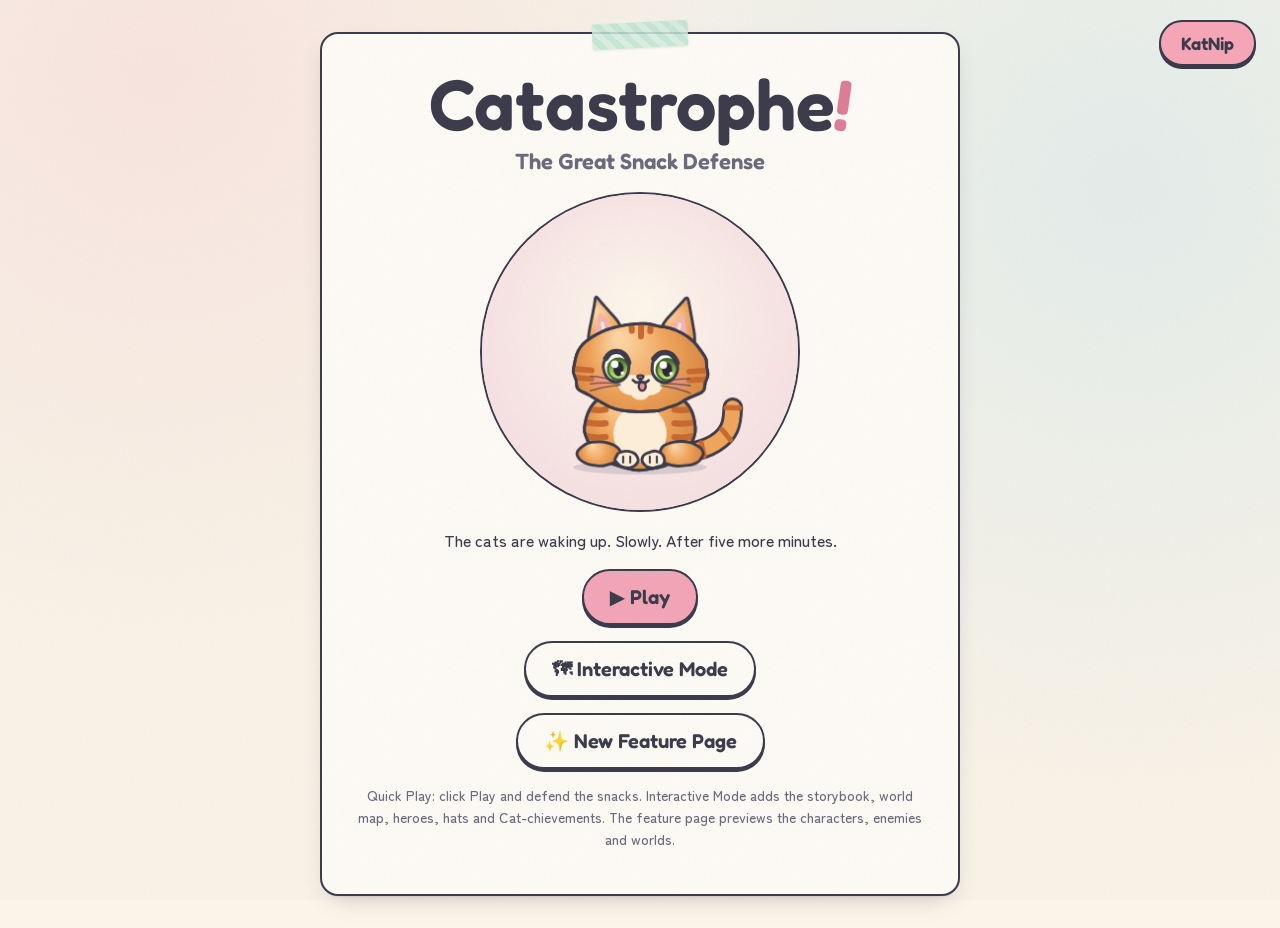
==== commit bfc4bcb1: "Catastrophe: procedural music (world themes, boss theme, title lullaby) with wave layer and music vo" ====
--- a/catastrophe/index.html
+++ b/catastrophe/index.html
@@ -76,7 +76,9 @@
           "./js/art/rooms/house.js": "./js/art/rooms/house.js?v=a349cfe6",
           "./js/art/rooms/sky.js": "./js/art/rooms/sky.js?v=87c6a0f1",
           "./js/audio/meow.js": "./js/audio/meow.js?v=7948fdbf",
-          "./js/audio/sfx.js": "./js/audio/sfx.js?v=1511f6ae",
+          "./js/audio/music.js": "./js/audio/music.js?v=74c2774c",
+          "./js/audio/sfx.js": "./js/audio/sfx.js?v=d827a591",
+          "./js/audio/songs.js": "./js/audio/songs.js?v=997158f7",
           "./js/core/rng.js": "./js/core/rng.js?v=37cf8431",
           "./js/core/spline.js": "./js/core/spline.js?v=f42ce0b0",
           "./js/data/achievements.js": "./js/data/achievements.js?v=bc01ad47",
@@ -99,7 +101,7 @@
           "./js/hub.js": "./js/hub.js?v=eeb0afb9",
           "./js/interactive/dom.js": "./js/interactive/dom.js?v=48287bdf",
           "./js/interactive/lore.js": "./js/interactive/lore.js?v=21ebdc42",
-          "./js/interactive/main.js": "./js/interactive/main.js?v=9a97ed30",
+          "./js/interactive/main.js": "./js/interactive/main.js?v=d1038510",
           "./js/interactive/rigs.js": "./js/interactive/rigs.js?v=8f6e6408",
           "./js/interactive/routes/achievements.js": "./js/interactive/routes/achievements.js?v=5e67eacf",
           "./js/interactive/routes/briefing.js": "./js/interactive/routes/briefing.js?v=4757ecae",
@@ -122,10 +124,10 @@
           "./js/ui/coach.js": "./js/ui/coach.js?v=7f67f609",
           "./js/ui/debug.js": "./js/ui/debug.js?v=5d2e836a",
           "./js/ui/hud.js": "./js/ui/hud.js?v=f9717c3b",
-          "./js/ui/main.js": "./js/ui/main.js?v=5f1e7148",
-          "./js/ui/save.js": "./js/ui/save.js?v=a4759be2",
+          "./js/ui/main.js": "./js/ui/main.js?v=f9831e68",
+          "./js/ui/save.js": "./js/ui/save.js?v=7af6a914",
           "./js/ui/screens.js": "./js/ui/screens.js?v=a91bd44e",
-          "./js/ui/settings.js": "./js/ui/settings.js?v=6e0e1163",
+          "./js/ui/settings.js": "./js/ui/settings.js?v=c98411a8",
           "./js/ui/stats.js": "./js/ui/stats.js?v=bc2de487"
         }
       }
@@ -137,9 +139,10 @@
     <link rel="preconnect" href="https://fonts.gstatic.com" crossorigin />
     <link href="https://fonts.googleapis.com/css2?family=Fredoka:wght@400;600;700&family=Zen+Maru+Gothic:wght@500;700&display=swap" rel="stylesheet" />
     <link rel="stylesheet" href="./css/tokens.css?v=0be81d8d" />
-    <link rel="stylesheet" href="./css/gallery.css?v=950b4033" />
+    <link rel="stylesheet" href="./css/gallery.css?v=87402a20" />
   </head>
   <body>
+    <a class="btn primary katnip-link" href="./play.html">KatNip</a>
     <main class="hub">
       <article class="card hub-card">
         <span class="tape" aria-hidden="true"></span>
--- a/catastrophe/css/gallery.css
+++ b/catastrophe/css/gallery.css
@@ -373,6 +373,14 @@
 }
 
 /* Hub page */
+.katnip-link {
+  position: fixed;
+  top: 20px;
+  right: 24px;
+  z-index: 110;
+  font-size: 18px;
+  padding: 12px 20px;
+}
 .hub {
   min-height: 100vh;
   display: grid;
@@ -411,6 +419,14 @@
   color: var(--ink-soft);
   font-size: 14px;
   margin-top: 16px;
+}
+@media (max-width: 480px) {
+  .katnip-link {
+    top: 12px;
+    right: 12px;
+    font-size: 16px;
+    padding: 10px 16px;
+  }
 }
 
 /* ---- registry-driven gallery (D1�D3) ---- */
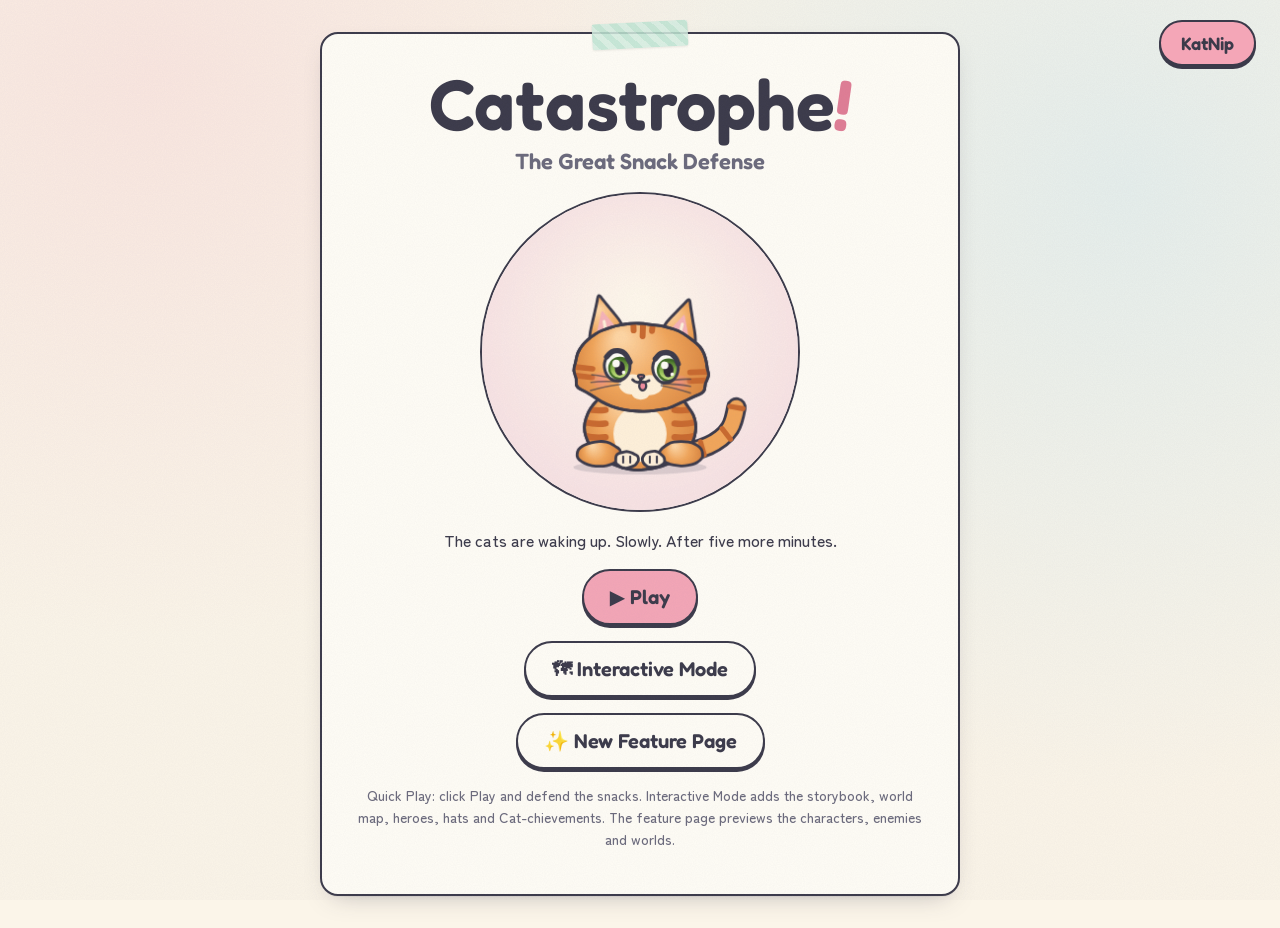
==== commit 404e18de: "Catastrophe: phone layout, touch placement, offline play (service worker), fullscreen on phones Co-a" ====
--- a/catastrophe/index.html
+++ b/catastrophe/index.html
@@ -6,6 +6,10 @@
     <link rel="canonical" href="https://cat-tower-defense.com/catastrophe/" />
     <meta name="theme-color" content="#F4A6B7" />
     <link rel="manifest" href="./manifest.webmanifest" />
+    <link rel="apple-touch-icon" href="./icon-192.png" />
+    <meta name="apple-mobile-web-app-capable" content="yes" />
+    <meta name="mobile-web-app-capable" content="yes" />
+    <meta name="apple-mobile-web-app-title" content="Catastrophe!" />
     <link rel="apple-touch-icon" href="./icon-192.png" />
     <meta property="og:type" content="website" />
     <meta property="og:site_name" content="Catastrophe!" />
@@ -79,6 +83,7 @@
           "./js/audio/music.js": "./js/audio/music.js?v=74c2774c",
           "./js/audio/sfx.js": "./js/audio/sfx.js?v=d827a591",
           "./js/audio/songs.js": "./js/audio/songs.js?v=997158f7",
+          "./js/core/pwa.js": "./js/core/pwa.js?v=09e3d550",
           "./js/core/rng.js": "./js/core/rng.js?v=37cf8431",
           "./js/core/spline.js": "./js/core/spline.js?v=f42ce0b0",
           "./js/data/achievements.js": "./js/data/achievements.js?v=bc01ad47",
@@ -95,13 +100,13 @@
           "./js/gallery/feedback.js": "./js/gallery/feedback.js?v=46498dff",
           "./js/gallery/gallery.js": "./js/gallery/gallery.js?v=6a6927f9",
           "./js/game/fx.js": "./js/game/fx.js?v=f15c78a5",
-          "./js/game/game.js": "./js/game/game.js?v=6d66b9e3",
+          "./js/game/game.js": "./js/game/game.js?v=a69aa063",
           "./js/game/icons.js": "./js/game/icons.js?v=077e2c99",
           "./js/game/renderer.js": "./js/game/renderer.js?v=458d3762",
-          "./js/hub.js": "./js/hub.js?v=eeb0afb9",
+          "./js/hub.js": "./js/hub.js?v=83aaa65e",
           "./js/interactive/dom.js": "./js/interactive/dom.js?v=48287bdf",
           "./js/interactive/lore.js": "./js/interactive/lore.js?v=21ebdc42",
-          "./js/interactive/main.js": "./js/interactive/main.js?v=d1038510",
+          "./js/interactive/main.js": "./js/interactive/main.js?v=22305547",
           "./js/interactive/rigs.js": "./js/interactive/rigs.js?v=8f6e6408",
           "./js/interactive/routes/achievements.js": "./js/interactive/routes/achievements.js?v=5e67eacf",
           "./js/interactive/routes/briefing.js": "./js/interactive/routes/briefing.js?v=4757ecae",
@@ -121,10 +126,10 @@
           "./js/sim/geometry.js": "./js/sim/geometry.js?v=1a0db068",
           "./js/sim/sim.js": "./js/sim/sim.js?v=72ed3f52",
           "./js/ui/bosskey.js": "./js/ui/bosskey.js?v=4d2d67c4",
-          "./js/ui/coach.js": "./js/ui/coach.js?v=7f67f609",
+          "./js/ui/coach.js": "./js/ui/coach.js?v=ac1e194d",
           "./js/ui/debug.js": "./js/ui/debug.js?v=5d2e836a",
-          "./js/ui/hud.js": "./js/ui/hud.js?v=f9717c3b",
-          "./js/ui/main.js": "./js/ui/main.js?v=f9831e68",
+          "./js/ui/hud.js": "./js/ui/hud.js?v=52976647",
+          "./js/ui/main.js": "./js/ui/main.js?v=5343953f",
           "./js/ui/save.js": "./js/ui/save.js?v=7af6a914",
           "./js/ui/screens.js": "./js/ui/screens.js?v=a91bd44e",
           "./js/ui/settings.js": "./js/ui/settings.js?v=c98411a8",
@@ -156,6 +161,6 @@
         <p class="note">Quick Play: click Play and defend the snacks. Interactive Mode adds the storybook, world map, heroes, hats and Cat-chievements. The feature page previews the characters, enemies and worlds.</p>
       </article>
     </main>
-    <script type="module" src="./js/hub.js?v=eeb0afb9"></script>
+    <script type="module" src="./js/hub.js?v=83aaa65e"></script>
   </body>
 </html>
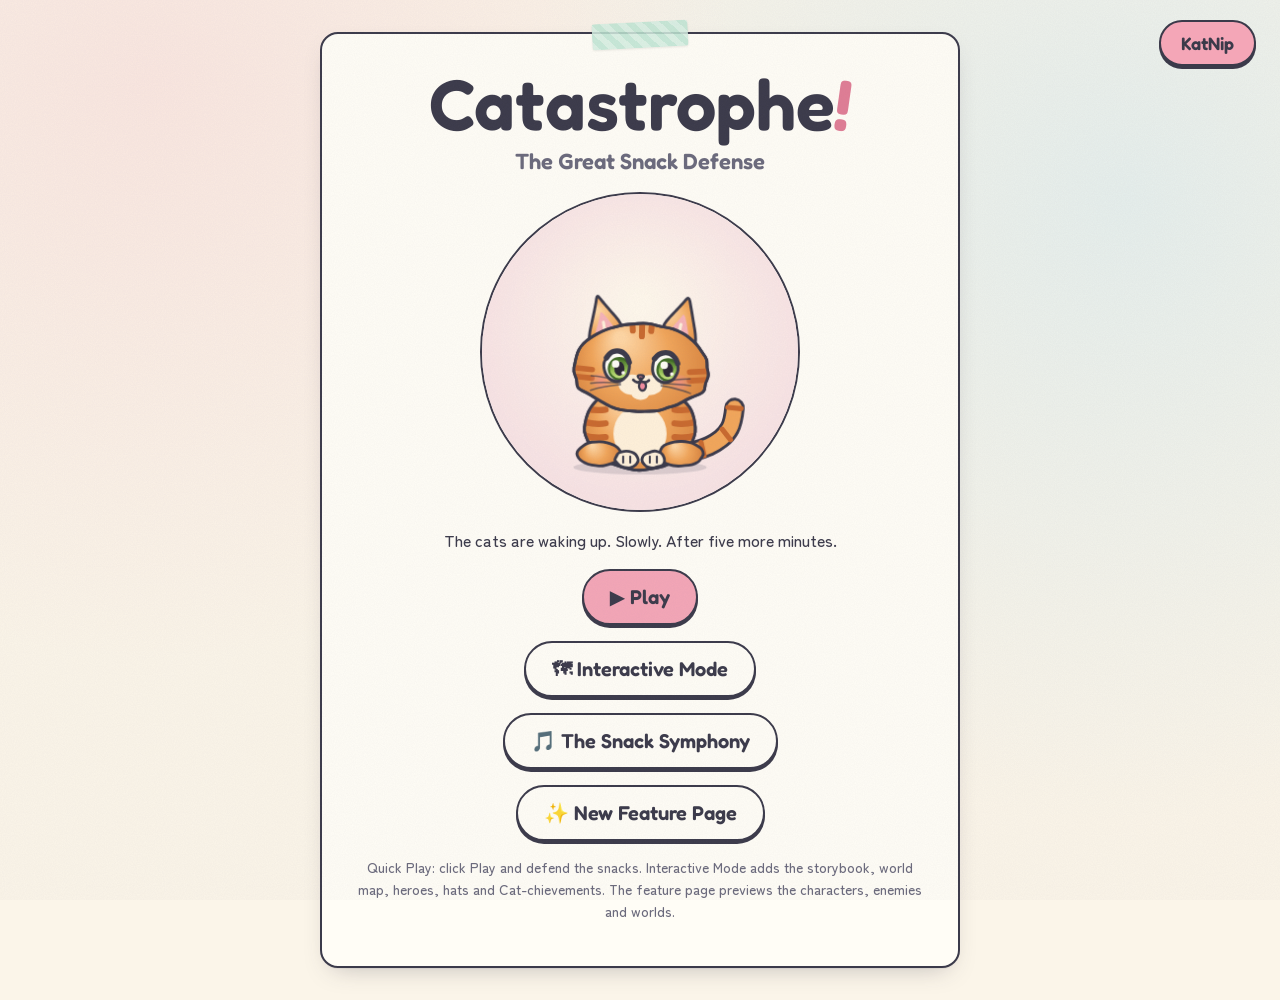
==== commit 5f22a458: "Catastrophe: The Snack Symphony, an interactive musical journey (journey.html) Seven chapters driven" ====
--- a/catastrophe/index.html
+++ b/catastrophe/index.html
@@ -6,7 +6,6 @@
     <link rel="canonical" href="https://cat-tower-defense.com/catastrophe/" />
     <meta name="theme-color" content="#F4A6B7" />
     <link rel="manifest" href="./manifest.webmanifest" />
-    <link rel="apple-touch-icon" href="./icon-192.png" />
     <meta name="apple-mobile-web-app-capable" content="yes" />
     <meta name="mobile-web-app-capable" content="yes" />
     <meta name="apple-mobile-web-app-title" content="Catastrophe!" />
@@ -80,7 +79,7 @@
           "./js/art/rooms/house.js": "./js/art/rooms/house.js?v=a349cfe6",
           "./js/art/rooms/sky.js": "./js/art/rooms/sky.js?v=87c6a0f1",
           "./js/audio/meow.js": "./js/audio/meow.js?v=7948fdbf",
-          "./js/audio/music.js": "./js/audio/music.js?v=74c2774c",
+          "./js/audio/music.js": "./js/audio/music.js?v=f0117bc6",
           "./js/audio/sfx.js": "./js/audio/sfx.js?v=d827a591",
           "./js/audio/songs.js": "./js/audio/songs.js?v=997158f7",
           "./js/core/pwa.js": "./js/core/pwa.js?v=09e3d550",
@@ -121,6 +120,9 @@
           "./js/interactive/story/props.js": "./js/interactive/story/props.js?v=b7073d8f",
           "./js/interactive/story/script.js": "./js/interactive/story/script.js?v=fa328d3a",
           "./js/interactive/ui.js": "./js/interactive/ui.js?v=82822e8f",
+          "./js/journey/chapters.js": "./js/journey/chapters.js?v=f25977a7",
+          "./js/journey/kit.js": "./js/journey/kit.js?v=3f6d02ae",
+          "./js/journey/main.js": "./js/journey/main.js?v=f708e9d2",
           "./js/sim/autobot.js": "./js/sim/autobot.js?v=15a3c64c",
           "./js/sim/extras.js": "./js/sim/extras.js?v=3c4979ba",
           "./js/sim/geometry.js": "./js/sim/geometry.js?v=1a0db068",
@@ -157,6 +159,7 @@
         <p>The cats are waking up. Slowly. After five more minutes.</p>
         <p><a class="btn primary big" href="./play.html">▶ Play</a></p>
         <p><a class="btn big" href="./interactive.html">🗺 Interactive Mode</a></p>
+        <p><a class="btn big" href="./journey.html">🎵 The Snack Symphony</a></p>
         <p><a class="btn big" href="./gallery.html">✨ New Feature Page</a></p>
         <p class="note">Quick Play: click Play and defend the snacks. Interactive Mode adds the storybook, world map, heroes, hats and Cat-chievements. The feature page previews the characters, enemies and worlds.</p>
       </article>
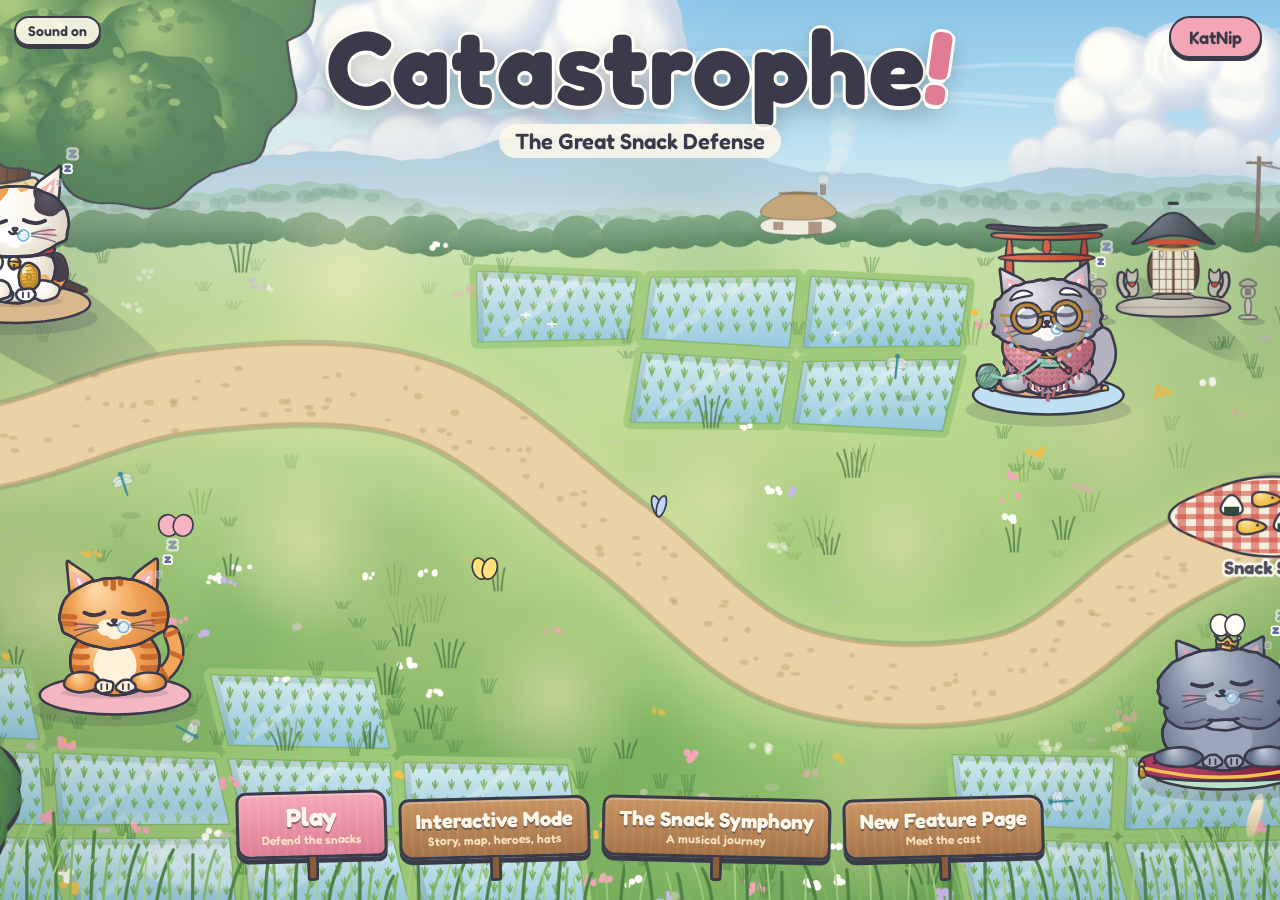
==== commit 37938afa: "Catastrophe: living hub scene and Halloween (costumes, spooky lullaby, Cucumber in a Sheet, Haunted " ====
--- a/catastrophe/index.html
+++ b/catastrophe/index.html
@@ -44,10 +44,12 @@
           "./js/art/cats/sriracha.js": "./js/art/cats/sriracha.js?v=16d6d354",
           "./js/art/cats/tofu.js": "./js/art/cats/tofu.js?v=7614a392",
           "./js/art/cats/whiskerton.js": "./js/art/cats/whiskerton.js?v=1f175f9b",
+          "./js/art/costumes.js": "./js/art/costumes.js?v=bb918ef7",
           "./js/art/enemies/carrier.js": "./js/art/enemies/carrier.js?v=3dc3376b",
           "./js/art/enemies/closed-door.js": "./js/art/enemies/closed-door.js?v=420d953c",
           "./js/art/enemies/cone-of-shame.js": "./js/art/enemies/cone-of-shame.js?v=a0cee76e",
           "./js/art/enemies/cucumber-cadet.js": "./js/art/enemies/cucumber-cadet.js?v=786db1a2",
+          "./js/art/enemies/cucumber-ghost.js": "./js/art/enemies/cucumber-ghost.js?v=ac4e3d04",
           "./js/art/enemies/empty-bowl.js": "./js/art/enemies/empty-bowl.js?v=ab5794b5",
           "./js/art/enemies/enemyrig.js": "./js/art/enemies/enemyrig.js?v=c228464a",
           "./js/art/enemies/fancy-bed.js": "./js/art/enemies/fancy-bed.js?v=7890dc43",
@@ -72,40 +74,42 @@
           "./js/art/heroes/ronin-biscuit.js": "./js/art/heroes/ronin-biscuit.js?v=72baae58",
           "./js/art/palette.js": "./js/art/palette.js?v=6d514679",
           "./js/art/props.js": "./js/art/props.js?v=23ecbd77",
-          "./js/art/registry.js": "./js/art/registry.js?v=2ebc0075",
+          "./js/art/registry.js": "./js/art/registry.js?v=4937a4e7",
           "./js/art/rooms/bathhouse.js": "./js/art/rooms/bathhouse.js?v=c38c1013",
           "./js/art/rooms/common.js": "./js/art/rooms/common.js?v=24ae5a71",
           "./js/art/rooms/countryside.js": "./js/art/rooms/countryside.js?v=93c54ead",
           "./js/art/rooms/house.js": "./js/art/rooms/house.js?v=a349cfe6",
           "./js/art/rooms/sky.js": "./js/art/rooms/sky.js?v=87c6a0f1",
           "./js/audio/meow.js": "./js/audio/meow.js?v=7948fdbf",
-          "./js/audio/music.js": "./js/audio/music.js?v=f0117bc6",
+          "./js/audio/music.js": "./js/audio/music.js?v=e64a1ed3",
           "./js/audio/sfx.js": "./js/audio/sfx.js?v=d827a591",
-          "./js/audio/songs.js": "./js/audio/songs.js?v=997158f7",
+          "./js/audio/songs.js": "./js/audio/songs.js?v=f87d4bb3",
           "./js/core/pwa.js": "./js/core/pwa.js?v=09e3d550",
           "./js/core/rng.js": "./js/core/rng.js?v=37cf8431",
+          "./js/core/season.js": "./js/core/season.js?v=bb9e378d",
           "./js/core/spline.js": "./js/core/spline.js?v=f42ce0b0",
           "./js/data/achievements.js": "./js/data/achievements.js?v=bc01ad47",
           "./js/data/cats.js": "./js/data/cats.js?v=0ccd7ea1",
-          "./js/data/enemies.js": "./js/data/enemies.js?v=066c2bf2",
+          "./js/data/enemies.js": "./js/data/enemies.js?v=d8f03d98",
           "./js/data/heroes.js": "./js/data/heroes.js?v=6069a8fc",
-          "./js/data/ids.js": "./js/data/ids.js?v=98d0dcd1",
+          "./js/data/ids.js": "./js/data/ids.js?v=938d5f7c",
           "./js/data/layout.js": "./js/data/layout.js?v=b7715d3c",
-          "./js/data/levels.js": "./js/data/levels.js?v=9a13611b",
+          "./js/data/levels.js": "./js/data/levels.js?v=51d97147",
           "./js/data/moods.js": "./js/data/moods.js?v=f57fe83a",
-          "./js/data/quips.js": "./js/data/quips.js?v=f6e8ea72",
+          "./js/data/quips.js": "./js/data/quips.js?v=9ac7dd97",
           "./js/data/waves.js": "./js/data/waves.js?v=2317b185",
-          "./js/gallery/concepts.js": "./js/gallery/concepts.js?v=8157011a",
+          "./js/gallery/concepts.js": "./js/gallery/concepts.js?v=80db7c9a",
           "./js/gallery/feedback.js": "./js/gallery/feedback.js?v=46498dff",
           "./js/gallery/gallery.js": "./js/gallery/gallery.js?v=6a6927f9",
           "./js/game/fx.js": "./js/game/fx.js?v=f15c78a5",
-          "./js/game/game.js": "./js/game/game.js?v=a69aa063",
+          "./js/game/game.js": "./js/game/game.js?v=5a8cf2f7",
           "./js/game/icons.js": "./js/game/icons.js?v=077e2c99",
-          "./js/game/renderer.js": "./js/game/renderer.js?v=458d3762",
-          "./js/hub.js": "./js/hub.js?v=83aaa65e",
+          "./js/game/renderer.js": "./js/game/renderer.js?v=bf523f0b",
+          "./js/game/spooky.js": "./js/game/spooky.js?v=a23f6da3",
+          "./js/hub.js": "./js/hub.js?v=3bedb40e",
           "./js/interactive/dom.js": "./js/interactive/dom.js?v=48287bdf",
-          "./js/interactive/lore.js": "./js/interactive/lore.js?v=21ebdc42",
-          "./js/interactive/main.js": "./js/interactive/main.js?v=22305547",
+          "./js/interactive/lore.js": "./js/interactive/lore.js?v=417eaf82",
+          "./js/interactive/main.js": "./js/interactive/main.js?v=13d26737",
           "./js/interactive/rigs.js": "./js/interactive/rigs.js?v=8f6e6408",
           "./js/interactive/routes/achievements.js": "./js/interactive/routes/achievements.js?v=5e67eacf",
           "./js/interactive/routes/briefing.js": "./js/interactive/routes/briefing.js?v=4757ecae",
@@ -130,10 +134,10 @@
           "./js/ui/bosskey.js": "./js/ui/bosskey.js?v=4d2d67c4",
           "./js/ui/coach.js": "./js/ui/coach.js?v=ac1e194d",
           "./js/ui/debug.js": "./js/ui/debug.js?v=5d2e836a",
-          "./js/ui/hud.js": "./js/ui/hud.js?v=52976647",
-          "./js/ui/main.js": "./js/ui/main.js?v=5343953f",
+          "./js/ui/hud.js": "./js/ui/hud.js?v=053e11b9",
+          "./js/ui/main.js": "./js/ui/main.js?v=740485ba",
           "./js/ui/save.js": "./js/ui/save.js?v=7af6a914",
-          "./js/ui/screens.js": "./js/ui/screens.js?v=a91bd44e",
+          "./js/ui/screens.js": "./js/ui/screens.js?v=8fe744c3",
           "./js/ui/settings.js": "./js/ui/settings.js?v=c98411a8",
           "./js/ui/stats.js": "./js/ui/stats.js?v=bc2de487"
         }
@@ -146,24 +150,28 @@
     <link rel="preconnect" href="https://fonts.gstatic.com" crossorigin />
     <link href="https://fonts.googleapis.com/css2?family=Fredoka:wght@400;600;700&family=Zen+Maru+Gothic:wght@500;700&display=swap" rel="stylesheet" />
     <link rel="stylesheet" href="./css/tokens.css?v=0be81d8d" />
-    <link rel="stylesheet" href="./css/gallery.css?v=87402a20" />
+    <link rel="stylesheet" href="./css/hub.css?v=b448dfdb" />
   </head>
   <body>
+    <canvas id="hub-scene" role="img" aria-label="A meadow where cats nap on cushions while a cucumber patrols the path. Click a cat to wake it."></canvas>
     <a class="btn primary katnip-link" href="./play.html">KatNip</a>
     <main class="hub">
-      <article class="card hub-card">
-        <span class="tape" aria-hidden="true"></span>
+      <header class="hub-title">
         <h1>Catastrophe<span class="bang">!</span></h1>
         <p class="subtitle">The Great Snack Defense</p>
-        <canvas id="hub-cat" role="img" aria-label="Pudding the cat, blinking. Click him."></canvas>
-        <p>The cats are waking up. Slowly. After five more minutes.</p>
-        <p><a class="btn primary big" href="./play.html">▶ Play</a></p>
-        <p><a class="btn big" href="./interactive.html">🗺 Interactive Mode</a></p>
-        <p><a class="btn big" href="./journey.html">🎵 The Snack Symphony</a></p>
-        <p><a class="btn big" href="./gallery.html">✨ New Feature Page</a></p>
-        <p class="note">Quick Play: click Play and defend the snacks. Interactive Mode adds the storybook, world map, heroes, hats and Cat-chievements. The feature page previews the characters, enemies and worlds.</p>
-      </article>
+        <p class="season" data-season="halloween" hidden>Happy Halloween! The Haunted Hayride is open until November 1.</p>
+      </header>
+      <nav class="signposts" aria-label="Where to?">
+        <a class="sign main" href="./play.html"><b>Play</b><small>Defend the snacks</small></a>
+        <a class="sign spooky-sign" href="./play.html#/play/halloween" data-season="halloween" hidden><b>Haunted Hayride</b><small>October only</small></a>
+        <a class="sign" href="./interactive.html"><b>Interactive Mode</b><small>Story, map, heroes, hats</small></a>
+        <a class="sign" href="./journey.html"><b>The Snack Symphony</b><small>A musical journey</small></a>
+        <a class="sign" href="./gallery.html"><b>New Feature Page</b><small>Meet the cast</small></a>
+      </nav>
+      <p class="note">A cozy, silly cat tower defense game. Seat your cats anywhere off the path, upgrade them and save the snacks. Interactive Mode adds the storybook, world map, heroes, hats and Cat-chievements. The Snack Symphony is an interactive musical journey. Click a napping cat to say hello.</p>
+      <button id="hub-sound" class="chip" type="button" aria-pressed="true">Sound on</button>
     </main>
-    <script type="module" src="./js/hub.js?v=83aaa65e"></script>
+    </main>
+    <script type="module" src="./js/hub.js?v=3bedb40e"></script>
   </body>
 </html>
--- a/catastrophe/css/hub.css
+++ b/catastrophe/css/hub.css
@@ -0,0 +1,234 @@
+/* Hub page: a full-window living scene with a title and wooden signposts on top. */
+html,
+body {
+  height: 100%;
+  overflow: hidden;
+}
+body {
+  background: #9ccb73;
+}
+body::before {
+  display: none;
+}
+#hub-scene {
+  position: fixed;
+  inset: 0;
+  width: 100%;
+  height: 100%;
+  display: block;
+  touch-action: manipulation;
+}
+.katnip-link {
+  position: fixed;
+  top: max(16px, env(safe-area-inset-top));
+  right: max(18px, env(safe-area-inset-right));
+  z-index: 10;
+  font-size: 18px;
+  padding: 10px 18px;
+}
+.hub {
+  position: fixed;
+  inset: 0;
+  display: flex;
+  flex-direction: column;
+  justify-content: space-between;
+  align-items: center;
+  padding: max(14px, env(safe-area-inset-top)) 16px max(16px, env(safe-area-inset-bottom));
+  pointer-events: none;
+  text-align: center;
+}
+.hub > * {
+  pointer-events: auto;
+}
+.hub-title {
+  pointer-events: none;
+}
+.hub h1 {
+  margin: 0;
+  font: 700 clamp(44px, 8.5vw, 104px) / 1 var(--font-display);
+  color: var(--ink);
+  text-shadow:
+    0 0 2px #fffdf6,
+    0 4px 0 #fffdf6,
+    3px 0 0 #fffdf6,
+    -3px 0 0 #fffdf6,
+    0 -3px 0 #fffdf6,
+    0 10px 24px rgba(0, 0, 0, 0.25);
+  letter-spacing: 0.01em;
+}
+.hub h1 .bang {
+  color: var(--pink-deep);
+  display: inline-block;
+  transform: rotate(8deg);
+}
+.hub .subtitle {
+  margin: 6px auto 0;
+  display: inline-block;
+  font: 600 clamp(15px, 2.2vw, 22px) / 1.2 var(--font-display);
+  color: var(--ink);
+  background: rgba(255, 250, 236, 0.85);
+  border-radius: 999px;
+  padding: 4px 16px;
+}
+.hub .season {
+  margin: 10px auto 0;
+  font: 600 clamp(13px, 1.7vw, 17px) var(--font-display);
+  color: #fff4e0;
+  background: rgba(40, 24, 70, 0.75);
+  border-radius: 999px;
+  padding: 4px 14px;
+  display: inline-block;
+}
+.hub .season[hidden],
+.sign[hidden] {
+  display: none !important;
+}
+
+/* Wooden signposts. */
+.signposts {
+  display: flex;
+  flex-wrap: wrap;
+  justify-content: center;
+  align-items: flex-end;
+  gap: 8px 12px;
+  max-width: min(1240px, 96vw);
+  margin-bottom: 4px;
+}
+.sign {
+  position: relative;
+  display: flex;
+  flex-direction: column;
+  align-items: center;
+  gap: 1px;
+  min-width: 0;
+  padding: 9px 14px 8px;
+  margin-bottom: 22px;
+  text-decoration: none;
+  color: #fff8ea;
+  background:
+    repeating-linear-gradient(90deg, rgba(255, 255, 255, 0.05) 0 3px, transparent 3px 9px),
+    linear-gradient(180deg, #c89462, #a57347);
+  border: 3px solid var(--ink);
+  border-radius: 10px 14px 9px 13px;
+  box-shadow:
+    inset 0 2px 0 rgba(255, 255, 255, 0.25),
+    0 5px 0 var(--ink);
+  transform: rotate(-1.5deg);
+  transition:
+    transform 0.2s var(--spring),
+    filter 0.2s;
+}
+.sign:nth-child(even) {
+  transform: rotate(1.4deg);
+}
+.sign::after {
+  content: '';
+  position: absolute;
+  left: 50%;
+  bottom: -26px;
+  width: 12px;
+  height: 24px;
+  margin-left: -6px;
+  background: #8a5c37;
+  border: 3px solid var(--ink);
+  border-top: none;
+  border-radius: 0 0 4px 4px;
+  z-index: -1;
+}
+.sign b {
+  font: 700 clamp(15px, 1.6vw, 21px) / 1.1 var(--font-display);
+  white-space: nowrap;
+  text-shadow: 0 2px 0 rgba(59, 58, 74, 0.55);
+}
+.sign small {
+  font: 600 12px / 1.2 var(--font-display);
+  color: #ffe9c8;
+  opacity: 0.95;
+}
+.sign:hover,
+.sign:focus-visible {
+  transform: rotate(0deg) translateY(-4px) scale(1.04);
+  filter: brightness(1.08);
+}
+.sign.main {
+  background:
+    repeating-linear-gradient(90deg, rgba(255, 255, 255, 0.06) 0 3px, transparent 3px 9px),
+    linear-gradient(180deg, #f5a8b8, #dd7c93);
+  padding-inline: 22px;
+}
+.sign.main b {
+  font-size: clamp(19px, 2.1vw, 26px);
+}
+.spooky .sign.spooky-sign {
+  background:
+    repeating-linear-gradient(90deg, rgba(255, 255, 255, 0.05) 0 3px, transparent 3px 9px),
+    linear-gradient(180deg, #f3913a, #c9611c);
+}
+.spooky .sign:not(.main):not(.spooky-sign) {
+  background:
+    repeating-linear-gradient(90deg, rgba(255, 255, 255, 0.04) 0 3px, transparent 3px 9px),
+    linear-gradient(180deg, #7b5aa6, #54397e);
+}
+
+.hub .note {
+  position: absolute;
+  width: 1px;
+  height: 1px;
+  overflow: hidden;
+  clip: rect(0 0 0 0);
+  white-space: nowrap;
+}
+#hub-sound {
+  position: fixed;
+  left: max(14px, env(safe-area-inset-left));
+  top: max(16px, env(safe-area-inset-top));
+  font-size: 14px;
+  padding: 6px 12px;
+  background: rgba(255, 250, 236, 0.9);
+}
+
+@media (max-width: 640px) {
+  .signposts {
+    gap: 6px 10px;
+  }
+  .sign {
+    padding: 8px 12px 7px;
+  }
+  .sign small {
+    display: none;
+  }
+  .katnip-link {
+    font-size: 15px;
+    padding: 8px 14px;
+  }
+}
+@media (max-height: 520px) {
+  .hub h1 {
+    font-size: clamp(30px, 7vh, 52px);
+  }
+  .hub .subtitle,
+  .hub .season {
+    font-size: 13px;
+    margin-top: 4px;
+  }
+  .sign {
+    padding: 6px 11px 5px;
+    margin-bottom: 16px;
+  }
+  .sign::after {
+    bottom: -19px;
+    height: 17px;
+  }
+  .sign small {
+    display: none;
+  }
+  .sign b,
+  .sign.main b {
+    font-size: 15px;
+  }
+}
+@media (prefers-reduced-motion: reduce) {
+  .sign {
+    transition: none;
+  }
+}
